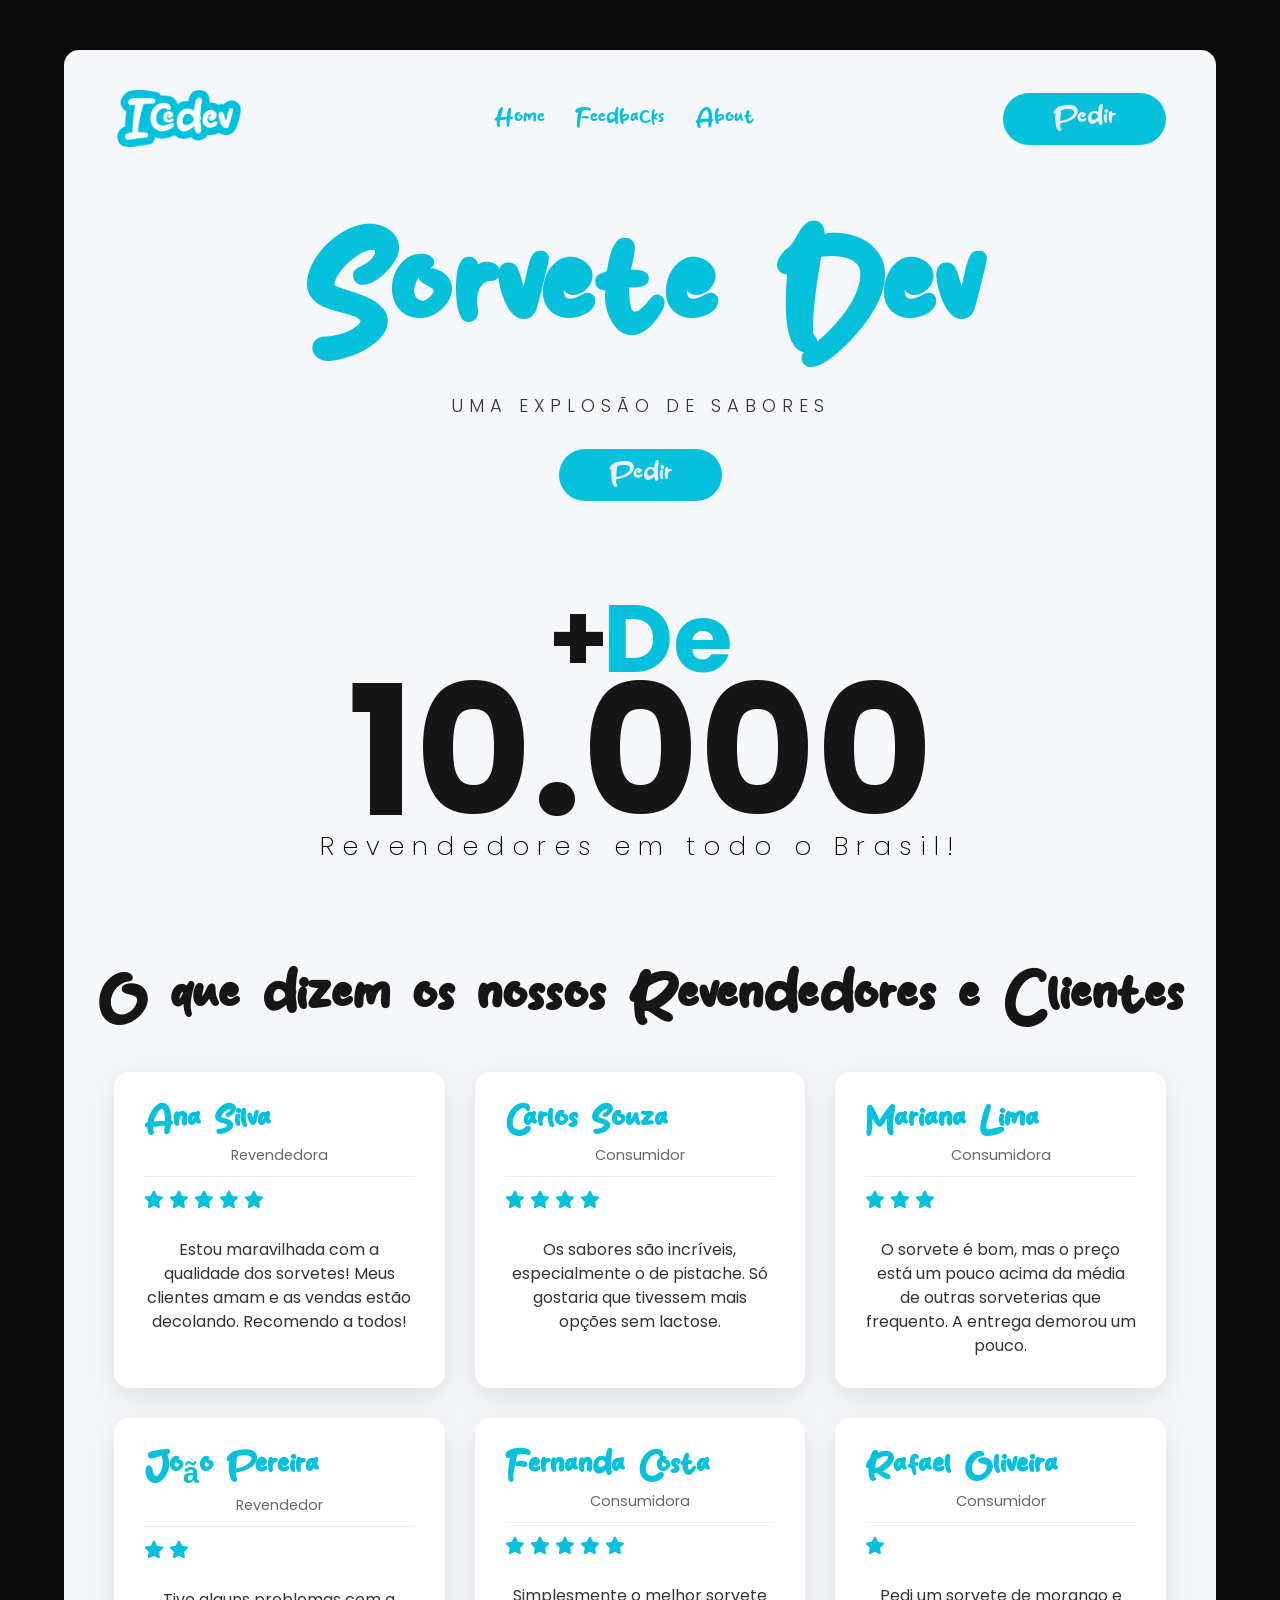
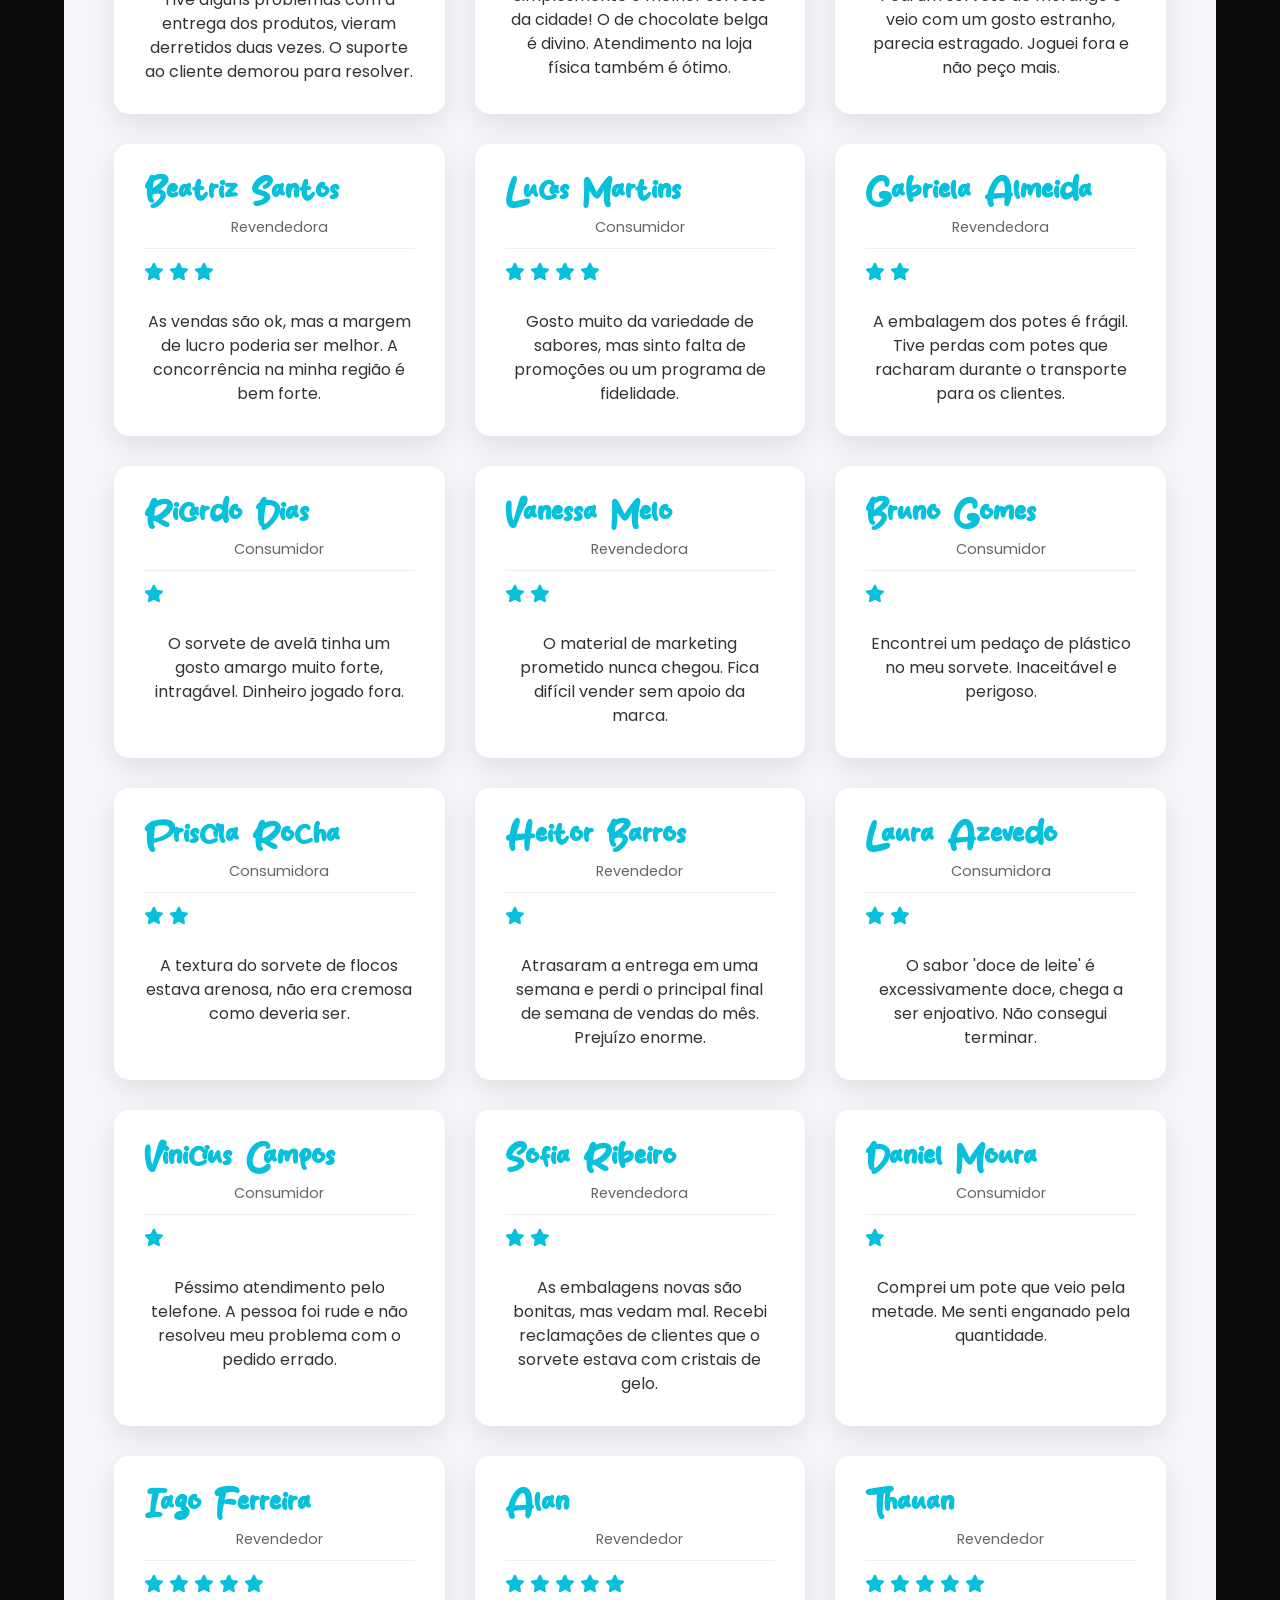
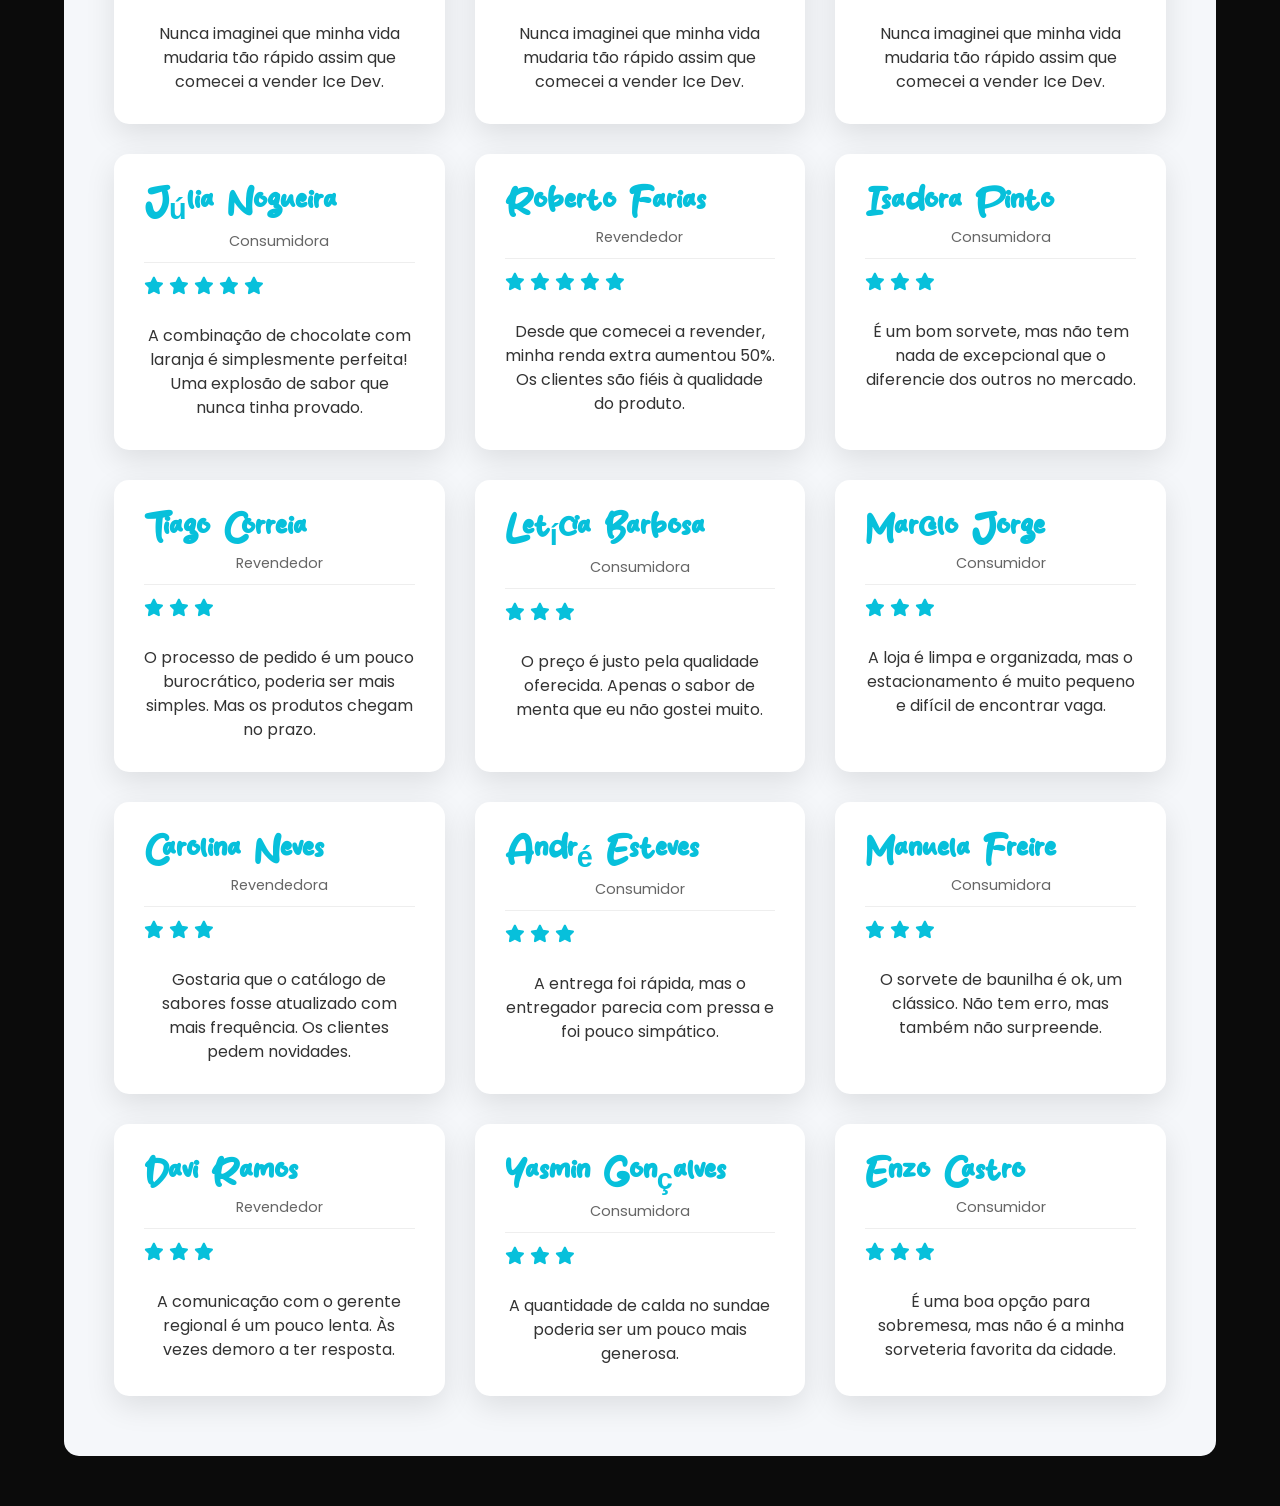
==== frontend/index.html @ 58ef025e "Frontend" ====
<!DOCTYPE html>
<html lang="pt-br">
<head>
    <meta charset="UTF-8">
    <meta name="viewport" content="width=device-width, initial-scale=1.0">
    <link rel="stylesheet" href="styles/styles.css">
    <link rel="preconnect" href="https://fonts.googleapis.com">
    <link rel="stylesheet" href="https://cdnjs.cloudflare.com/ajax/libs/font-awesome/6.5.1/css/all.min.css">
    <link rel="preconnect" href="https://fonts.gstatic.com" crossorigin>
    <link href="https://fonts.googleapis.com/css2?family=Poppins:ital,wght@0,100;0,200;0,300;0,400;0,500;0,600;0,700;0,800;0,900;1,100;1,200;1,300;1,400;1,500;1,600;1,700;1,800;1,900&display=swap" rel="stylesheet">
    <title>Sorvete Dev</title>
</head>
<body>
    <div class="container-geral">
        <div class="container-01">
            <nav class="nav-menu">
                <div class="menu">
                    <img id="logo-nav-menu" src="imgs/logo-1.png" alt="Logo Sorvete Dev">
                    <ul class="links-menu">
                        <li>Home</li>
                        <li>Feedbacks</li>
                        <li>About</li>
                    </ul>
                    <button class="bt-padrao">Pedir</button>
                </div>
            </nav>
            <header>
                <h1>Sorvete Dev</h1>
                <p>UMA EXPLOSÃO DE SABORES</p>
                <div class="bt-bonito">
                    <button class="bt-padrao">Pedir</button>
                </div>
            </header>
            <main>
                <div class="maisde">
                    <h3>+</h3>
                    <h2>De</h2>
                </div>
                <div class="revendedores">
                    <h3>10.000</h3>
                    <p>Revendedores em todo o Brasil!</p>
                </div>
            </main>

            <section class="feedbacks">
                <h2 class="section-title">O que dizem os nossos Revendedores e Clientes</h2>
                <div class="feedbacks-grid">
                    <div class="padrao-card card-1">
                        <h2 class="nome-feedback">Ana Silva</h2>
                        <p class="funcao"> Revendedora</p>
                        <div class="clissificacao">
                            <i class="fa-solid fa-star"></i>
                            <i class="fa-solid fa-star"></i>
                            <i class="fa-solid fa-star"></i>
                            <i class="fa-solid fa-star"></i>
                            <i class="fa-solid fa-star"></i>
                        </div>
                        <p class="comment">Estou maravilhada com a qualidade dos sorvetes! Meus clientes amam e as vendas estão decolando. Recomendo a todos!</p>
                    </div>
                    <div class="padrao-card card-2">
                        <h2 class="nome-feedback">Carlos Souza</h2>
                        <p class="funcao"> Consumidor</p>
                        <div class="clissificacao">
                            <i class="fa-solid fa-star"></i>
                            <i class="fa-solid fa-star"></i>
                            <i class="fa-solid fa-star"></i>
                            <i class="fa-solid fa-star"></i>
                        </div>
                        <p class="comment">Os sabores são incríveis, especialmente o de pistache. Só gostaria que tivessem mais opções sem lactose.</p>
                    </div>
                    <div class="padrao-card card-3">
                        <h2 class="nome-feedback">Mariana Lima</h2>
                        <p class="funcao"> Consumidora</p>
                        <div class="clissificacao">
                            <i class="fa-solid fa-star"></i>
                            <i class="fa-solid fa-star"></i>
                            <i class="fa-solid fa-star"></i>
                        </div>
                        <p class="comment">O sorvete é bom, mas o preço está um pouco acima da média de outras sorveterias que frequento. A entrega demorou um pouco.</p>
                    </div>
                    <div class="padrao-card card-4">
                        <h2 class="nome-feedback">João Pereira</h2>
                        <p class="funcao"> Revendedor</p>
                        <div class="clissificacao">
                            <i class="fa-solid fa-star"></i>
                            <i class="fa-solid fa-star"></i>
                        </div>
                        <p class="comment">Tive alguns problemas com a entrega dos produtos, vieram derretidos duas vezes. O suporte ao cliente demorou para resolver.</p>
                    </div>
                    <div class="padrao-card card-5">
                        <h2 class="nome-feedback">Fernanda Costa</h2>
                        <p class="funcao"> Consumidora</p>
                        <div class="clissificacao">
                            <i class="fa-solid fa-star"></i>
                            <i class="fa-solid fa-star"></i>
                            <i class="fa-solid fa-star"></i>
                            <i class="fa-solid fa-star"></i>
                            <i class="fa-solid fa-star"></i>
                        </div>
                        <p class="comment">Simplesmente o melhor sorvete da cidade! O de chocolate belga é divino. Atendimento na loja física também é ótimo.</p>
                    </div>
                    <div class="padrao-card card-6">
                        <h2 class="nome-feedback">Rafael Oliveira</h2>
                        <p class="funcao"> Consumidor</p>
                        <div class="clissificacao">
                            <i class="fa-solid fa-star"></i>
                        </div>
                        <p class="comment">Pedi um sorvete de morango e veio com um gosto estranho, parecia estragado. Joguei fora e não peço mais.</p>
                    </div>
                    <div class="padrao-card card-1">
                        <h2 class="nome-feedback">Beatriz Santos</h2>
                        <p class="funcao"> Revendedora</p>
                        <div class="clissificacao">
                            <i class="fa-solid fa-star"></i>
                            <i class="fa-solid fa-star"></i>
                            <i class="fa-solid fa-star"></i>
                        </div>
                        <p class="comment">As vendas são ok, mas a margem de lucro poderia ser melhor. A concorrência na minha região é bem forte.</p>
                    </div>
                    <div class="padrao-card card-2">
                        <h2 class="nome-feedback">Lucas Martins</h2>
                        <p class="funcao"> Consumidor</p>
                        <div class="clissificacao">
                            <i class="fa-solid fa-star"></i>
                            <i class="fa-solid fa-star"></i>
                            <i class="fa-solid fa-star"></i>
                            <i class="fa-solid fa-star"></i>
                        </div>
                        <p class="comment">Gosto muito da variedade de sabores, mas sinto falta de promoções ou um programa de fidelidade.</p>
                    </div>
                    <div class="padrao-card card-3">
                        <h2 class="nome-feedback">Gabriela Almeida</h2>
                        <p class="funcao"> Revendedora</p>
                        <div class="clissificacao">
                            <i class="fa-solid fa-star"></i>
                            <i class="fa-solid fa-star"></i>
                        </div>
                        <p class="comment">A embalagem dos potes é frágil. Tive perdas com potes que racharam durante o transporte para os clientes.</p>
                    </div>
                    <div class="padrao-card card-4">
                        <h2 class="nome-feedback">Ricardo Dias</h2>
                        <p class="funcao"> Consumidor</p>
                        <div class="clissificacao">
                            <i class="fa-solid fa-star"></i>
                        </div>
                        <p class="comment">O sorvete de avelã tinha um gosto amargo muito forte, intragável. Dinheiro jogado fora.</p>
                    </div>
                    <div class="padrao-card card-5">
                        <h2 class="nome-feedback">Vanessa Melo</h2>
                        <p class="funcao"> Revendedora</p>
                        <div class="clissificacao">
                            <i class="fa-solid fa-star"></i>
                            <i class="fa-solid fa-star"></i>
                        </div>
                        <p class="comment">O material de marketing prometido nunca chegou. Fica difícil vender sem apoio da marca.</p>
                    </div>
                    <div class="padrao-card card-6">
                        <h2 class="nome-feedback">Bruno Gomes</h2>
                        <p class="funcao"> Consumidor</p>
                        <div class="clissificacao">
                            <i class="fa-solid fa-star"></i>
                        </div>
                        <p class="comment">Encontrei um pedaço de plástico no meu sorvete. Inaceitável e perigoso.</p>
                    </div>
                    <div class="padrao-card card-1">
                        <h2 class="nome-feedback">Priscila Rocha</h2>
                        <p class="funcao"> Consumidora</p>
                        <div class="clissificacao">
                            <i class="fa-solid fa-star"></i>
                            <i class="fa-solid fa-star"></i>
                        </div>
                        <p class="comment">A textura do sorvete de flocos estava arenosa, não era cremosa como deveria ser.</p>
                    </div>
                    <div class="padrao-card card-2">
                        <h2 class="nome-feedback">Heitor Barros</h2>
                        <p class="funcao"> Revendedor</p>
                        <div class="clissificacao">
                            <i class="fa-solid fa-star"></i>
                        </div>
                        <p class="comment">Atrasaram a entrega em uma semana e perdi o principal final de semana de vendas do mês. Prejuízo enorme.</p>
                    </div>
                    <div class="padrao-card card-3">
                        <h2 class="nome-feedback">Laura Azevedo</h2>
                        <p class="funcao"> Consumidora</p>
                        <div class="clissificacao">
                            <i class="fa-solid fa-star"></i>
                            <i class="fa-solid fa-star"></i>
                        </div>
                        <p class="comment">O sabor 'doce de leite' é excessivamente doce, chega a ser enjoativo. Não consegui terminar.</p>
                    </div>
                    <div class="padrao-card card-4">
                        <h2 class="nome-feedback">Vinicius Campos</h2>
                        <p class="funcao"> Consumidor</p>
                        <div class="clissificacao">
                            <i class="fa-solid fa-star"></i>
                        </div>
                        <p class="comment">Péssimo atendimento pelo telefone. A pessoa foi rude e não resolveu meu problema com o pedido errado.</p>
                    </div>
                    <div class="padrao-card card-5">
                        <h2 class="nome-feedback">Sofia Ribeiro</h2>
                        <p class="funcao"> Revendedora</p>
                        <div class="clissificacao">
                            <i class="fa-solid fa-star"></i>
                            <i class="fa-solid fa-star"></i>
                        </div>
                        <p class="comment">As embalagens novas são bonitas, mas vedam mal. Recebi reclamações de clientes que o sorvete estava com cristais de gelo.</p>
                    </div>
                    <div class="padrao-card card-6">
                        <h2 class="nome-feedback">Daniel Moura</h2>
                        <p class="funcao"> Consumidor</p>
                        <div class="clissificacao">
                            <i class="fa-solid fa-star"></i>
                        </div>
                        <p class="comment">Comprei um pote que veio pela metade. Me senti enganado pela quantidade.</p>
                    </div>
                     <div class="padrao-card card-1">
                        <h2 class="nome-feedback">Iago Ferreira</h2>
                        <p class="funcao"> Revendedor</p>
                        <div class="clissificacao">
                            <i class="fa-solid fa-star"></i>
                            <i class="fa-solid fa-star"></i>
                            <i class="fa-solid fa-star"></i>
                            <i class="fa-solid fa-star"></i>
                            <i class="fa-solid fa-star"></i>
                        </div>
                        <p class="comment">Nunca imaginei que minha vida mudaria tão rápido assim que comecei a vender Ice Dev.</p>
                    </div>
                    <div class="padrao-card card-2">
                        <h2 class="nome-feedback">Alan</h2>
                        <p class="funcao"> Revendedor</p>
                        <div class="clissificacao">
                            <i class="fa-solid fa-star"></i>
                            <i class="fa-solid fa-star"></i>
                            <i class="fa-solid fa-star"></i>
                            <i class="fa-solid fa-star"></i>
                            <i class="fa-solid fa-star"></i>
                        </div>
                        <p class="comment">Nunca imaginei que minha vida mudaria tão rápido assim que comecei a vender Ice Dev.</p>
                    </div>
                    <div class="padrao-card card-3">
                        <h2 class="nome-feedback">Thauan</h2>
                        <p class="funcao"> Revendedor</p>
                        <div class="clissificacao">
                            <i class="fa-solid fa-star"></i>
                            <i class="fa-solid fa-star"></i>
                            <i class="fa-solid fa-star"></i>
                            <i class="fa-solid fa-star"></i>
                            <i class="fa-solid fa-star"></i>
                        </div>
                        <p class="comment">Nunca imaginei que minha vida mudaria tão rápido assim que comecei a vender Ice Dev.</p>
                    </div>
                    <div class="padrao-card card-1">
                        <h2 class="nome-feedback">Júlia Nogueira</h2>
                        <p class="funcao"> Consumidora</p>
                        <div class="clissificacao">
                            <i class="fa-solid fa-star"></i>
                            <i class="fa-solid fa-star"></i>
                            <i class="fa-solid fa-star"></i>
                            <i class="fa-solid fa-star"></i>
                            <i class="fa-solid fa-star"></i>
                        </div>
                        <p class="comment">A combinação de chocolate com laranja é simplesmente perfeita! Uma explosão de sabor que nunca tinha provado.</p>
                    </div>
                    <div class="padrao-card card-2">
                        <h2 class="nome-feedback">Roberto Farias</h2>
                        <p class="funcao"> Revendedor</p>
                        <div class="clissificacao">
                            <i class="fa-solid fa-star"></i>
                            <i class="fa-solid fa-star"></i>
                            <i class="fa-solid fa-star"></i>
                            <i class="fa-solid fa-star"></i>
                            <i class="fa-solid fa-star"></i>
                        </div>
                        <p class="comment">Desde que comecei a revender, minha renda extra aumentou 50%. Os clientes são fiéis à qualidade do produto.</p>
                    </div>
                    <div class="padrao-card card-3">
                        <h2 class="nome-feedback">Isadora Pinto</h2>
                        <p class="funcao"> Consumidora</p>
                        <div class="clissificacao">
                            <i class="fa-solid fa-star"></i>
                            <i class="fa-solid fa-star"></i>
                            <i class="fa-solid fa-star"></i>
                        </div>
                        <p class="comment">É um bom sorvete, mas não tem nada de excepcional que o diferencie dos outros no mercado.</p>
                    </div>
                    <div class="padrao-card card-4">
                        <h2 class="nome-feedback">Tiago Correia</h2>
                        <p class="funcao"> Revendedor</p>
                        <div class="clissificacao">
                            <i class="fa-solid fa-star"></i>
                            <i class="fa-solid fa-star"></i>
                            <i class="fa-solid fa-star"></i>
                        </div>
                        <p class="comment">O processo de pedido é um pouco burocrático, poderia ser mais simples. Mas os produtos chegam no prazo.</p>
                    </div>
                    <div class="padrao-card card-5">
                        <h2 class="nome-feedback">Letícia Barbosa</h2>
                        <p class="funcao"> Consumidora</p>
                        <div class="clissificacao">
                            <i class="fa-solid fa-star"></i>
                            <i class="fa-solid fa-star"></i>
                            <i class="fa-solid fa-star"></i>
                        </div>
                        <p class="comment">O preço é justo pela qualidade oferecida. Apenas o sabor de menta que eu não gostei muito.</p>
                    </div>
                    <div class="padrao-card card-6">
                        <h2 class="nome-feedback">Marcelo Jorge</h2>
                        <p class="funcao"> Consumidor</p>
                        <div class="clissificacao">
                            <i class="fa-solid fa-star"></i>
                            <i class="fa-solid fa-star"></i>
                            <i class="fa-solid fa-star"></i>
                        </div>
                        <p class="comment">A loja é limpa e organizada, mas o estacionamento é muito pequeno e difícil de encontrar vaga.</p>
                    </div>
                    <div class="padrao-card card-1">
                        <h2 class="nome-feedback">Carolina Neves</h2>
                        <p class="funcao"> Revendedora</p>
                        <div class="clissificacao">
                            <i class="fa-solid fa-star"></i>
                            <i class="fa-solid fa-star"></i>
                            <i class="fa-solid fa-star"></i>
                        </div>
                        <p class="comment">Gostaria que o catálogo de sabores fosse atualizado com mais frequência. Os clientes pedem novidades.</p>
                    </div>
                    <div class="padrao-card card-2">
                        <h2 class="nome-feedback">André Esteves</h2>
                        <p class="funcao"> Consumidor</p>
                        <div class="clissificacao">
                            <i class="fa-solid fa-star"></i>
                            <i class="fa-solid fa-star"></i>
                            <i class="fa-solid fa-star"></i>
                        </div>
                        <p class="comment">A entrega foi rápida, mas o entregador parecia com pressa e foi pouco simpático.</p>
                    </div>
                    <div class="padrao-card card-3">
                        <h2 class="nome-feedback">Manuela Freire</h2>
                        <p class="funcao"> Consumidora</p>
                        <div class="clissificacao">
                            <i class="fa-solid fa-star"></i>
                            <i class="fa-solid fa-star"></i>
                            <i class="fa-solid fa-star"></i>
                        </div>
                        <p class="comment">O sorvete de baunilha é ok, um clássico. Não tem erro, mas também não surpreende.</p>
                    </div>
                    <div class="padrao-card card-4">
                        <h2 class="nome-feedback">Davi Ramos</h2>
                        <p class="funcao"> Revendedor</p>
                        <div class="clissificacao">
                            <i class="fa-solid fa-star"></i>
                            <i class="fa-solid fa-star"></i>
                            <i class="fa-solid fa-star"></i>
                        </div>
                        <p class="comment">A comunicação com o gerente regional é um pouco lenta. Às vezes demoro a ter resposta.</p>
                    </div>
                    <div class="padrao-card card-5">
                        <h2 class="nome-feedback">Yasmin Gonçalves</h2>
                        <p class="funcao"> Consumidora</p>
                        <div class="clissificacao">
                            <i class="fa-solid fa-star"></i>
                            <i class="fa-solid fa-star"></i>
                            <i class="fa-solid fa-star"></i>
                        </div>
                        <p class="comment">A quantidade de calda no sundae poderia ser um pouco mais generosa.</p>
                    </div>
                    <div class="padrao-card card-6">
                        <h2 class="nome-feedback">Enzo Castro</h2>
                        <p class="funcao"> Consumidor</p>
                        <div class="clissificacao">
                            <i class="fa-solid fa-star"></i>
                            <i class="fa-solid fa-star"></i>
                            <i class="fa-solid fa-star"></i>
                        </div>
                        <p class="comment">É uma boa opção para sobremesa, mas não é a minha sorveteria favorita da cidade.</p>
                    </div>
                </div>
                    
            </section>

            </div>
        </div>
    <script src="js/script.js"></script>
</body>
</html>
---- frontend/styles/styles.css ----
@font-face {
    font-family: 'Cakecafe';
    /* Certifique-se de que os caminhos para as fontes estão corretos */
    src: url('../fonts/Cakecafe.otf') format('otf'), url('../fonts/Cakecafe.ttf') format('truetype');
}
*{
    margin: 0;
    padding: 0;
    box-sizing: border-box;
    font-family: 'Poppins';
}
:root{
    --font-padrao: 'Poppins', sans-serif;
    --font-destaque: 'Cakecafe', sans-serif;
    --font-black: rgb(22, 22, 22);
    --color-clara: #f5f7fa;
    --color-primary: #07c0db; /* Variável para a cor principal */
    --color-text: #333;
}

/* GLOBAL STYLES */

/* GLOBAL STYLES */

body{
    background-color: #0b0b0b;
    display: flex;
    justify-content: center;
    padding-top: 50px;
    padding-bottom: 50px;
}
.container-geral{
    /* Aumentado o max-width para dar mais espaço em telas grandes */
    max-width: 1920px; 
    /* Mantenha o 90vw, mas a largura máxima controlará o limite */
    width: 90vw; 
    min-height: 100vh;
    background-color: var(--color-clara);
    border-radius: 15px;
    margin: 0 auto;
}
/* ... (Mantenha o resto do CSS global inalterado) ... */
.container-01{
    width: 100%;
    border-radius: 15px;
}
.bt-padrao{
    padding: 10px 50px;
    border-radius: 30px;
    font-family: var(--font-destaque);
    font-size: 1.5rem;
    cursor: pointer;
    background-color: var(--color-primary);
    color: #e8ecf7;
    border: none;
    transition: background-color 0.3s;
}
.bt-padrao:hover {
    background-color: #05a0b5;
}
/* END GLOBAL STYLES */

/* NAV MENU */
#logo-nav-menu{
    width: 130px;
}
nav{
    margin: 0 50px;
    padding-top: 20px;
}
.menu{
    display: flex;
    justify-content: space-between;
    align-items: center;
    padding: 20px 0;
}
.links-menu{
    list-style: none;
    display: flex;
    gap: 30px;
}
.links-menu li{
    font-family: var(--font-destaque);
    color: var(--color-primary);
    font-size: 1.2rem;
    cursor: pointer;
    transition: color 0.3s;
}
.links-menu li:hover {
    color: var(--font-black);
}
/* END NAV MENU */

/* HEADER */
header{
    padding: 50px 0; 
    display: flex;
    flex-direction: column;
    justify-content: center;
    align-items: center;
}

header h1{
    font-family: var(--font-destaque);
    color: var(--color-primary);
    /* Tamanho responsivo: Mínimo 3rem, máximo 8rem, ajusta até 10vw */
    font-size: clamp(3rem, 10vw, 8rem); 
    margin-top: 0;
}
header p{
    font-family: var(--font-padrao);
    color: var(--color-text);
    /* Tamanho responsivo: Mínimo 0.8rem, máximo 1.5rem, ajusta até 1.4vw */
    font-size: clamp(0.8rem, 1.4vw, 1.5rem);
    letter-spacing: 6px;
    margin-top: 10px;
    font-weight: 300;
}
.bt-bonito{
    display: flex;
    align-items: center;
    justify-content: center;
    margin-top: 30px;
    gap: 5px;
}
.bt-bonito button{
    margin-top: 0;
    background-color: var(--color-primary);
    color: #e8ecf7 ;
}
/* END HEADER */

/* MAIN */
main{
    width: 100%;
    padding: 40px 0;
}
.maisde{
    display: flex;
    text-align: center;
    justify-content: center;
    align-items: baseline;
    color: var(--color-primary);
}
.maisde h3{
    /* Tamanho responsivo para o "+" */
    font-size: clamp(3rem, 8vw, 6rem); 
    margin-top: 0; 
    margin-right: -0.5vw;
    color: var(--font-black);
    line-height: 1;
}
.maisde h2{
    font-size: clamp(3rem, 8vw, 6rem);
    line-height: 1;
}

.revendedores{
    margin-top: -1.5rem;
    display: flex;
    flex-direction: column;
    align-items: center;
    justify-content: center;
}
.revendedores h3{
    /* Tamanho responsivo para o número */
    font-size: clamp(6rem, 14vw, 12rem);
    color: var(--font-black);
    line-height: 1;
}
.revendedores p{
    margin-top: -1rem;
    font-size: clamp(1rem, 2vw, 1.8rem);
    font-weight: 200;
    letter-spacing: 0.5rem;
    text-align: center;
}
/* END MAIN */

/* PADRAO CARD E FEEDBACKS (Estilizado para ficar bonito) */

.feedbacks {
    padding: 60px 0;
    text-align: center;
}

.section-title {
    font-family: var(--font-destaque);
    font-size: clamp(2rem, 4vw, 3.5rem);
    color: var(--font-black);
    margin-bottom: 40px;
}

.feedbacks-grid {
    display: grid;
    grid-template-columns: repeat(3, 1fr);
    gap: 30px;
    padding: 0 50px;
}

.padrao-card{
    display: flex;
    flex-direction: column;
    align-items: flex-start;
    width: 100%;
    background-color: #ffffff;
    border-radius: 15px;
    padding: 30px;
    box-shadow: 0 10px 30px rgba(0, 0, 0, 0.1); 
    transition: transform 0.3s ease-in-out, box-shadow 0.3s ease-in-out;
}

/* Efeito Hover */
.padrao-card:hover {
    transform: translateY(-5px);
    box-shadow: 0 15px 40px rgba(0, 0, 0, 0.15);
}

.nome-feedback{
    font-family: var(--font-destaque);
    font-size: 1.8rem;
    color: var(--color-primary);
    margin-bottom: 5px;
}
.funcao{
    font-size: 0.9rem;
    font-weight: 400;
    color: #666;
    margin-top: 0;
    margin-bottom: 10px;
    padding-bottom: 10px;
    border-bottom: 1px solid #eee;
    width: 100%;
}
.clissificacao{
    font-size: 1.1rem;
    color: var(--color-primary);
    margin-bottom: 15px;
}
.comment{
    font-size: 1rem;
    color: var(--color-text);
    line-height: 1.5;
    margin-top: 10px;
}
/* END PADRAO CARD */


/* RESPONSIVIDADE (MOBILE FIRST) */

/* Media Query para Tablets e Telas Médias (900px) */
@media (max-width: 900px) {
    .container-geral {
        width: 100vw;
        border-radius: 0;
    }
    
    nav {
        margin: 0 20px;
    }
    .links-menu {
        display: none; /* Esconde links de navegação para mobile */
    }
    .feedbacks-grid {
        /* Passa para 2 colunas */
        grid-template-columns: repeat(2, 1fr);
        gap: 20px;
        padding: 0 20px;
    }
}

/* Media Query para Celulares (576px) */
@media (max-width: 576px) {
    .feedbacks-grid {
        /* Passa para 1 coluna */
        grid-template-columns: 1fr;
        padding: 0 15px;
    }
    .section-title {
        font-size: 2rem;
    }
    .maisde h3, .maisde h2 {
        font-size: 10vw;
    }
    .revendedores h3 {
        font-size: 18vw;
    }
    .revendedores p {
        letter-spacing: 0.5rem;
    }
}
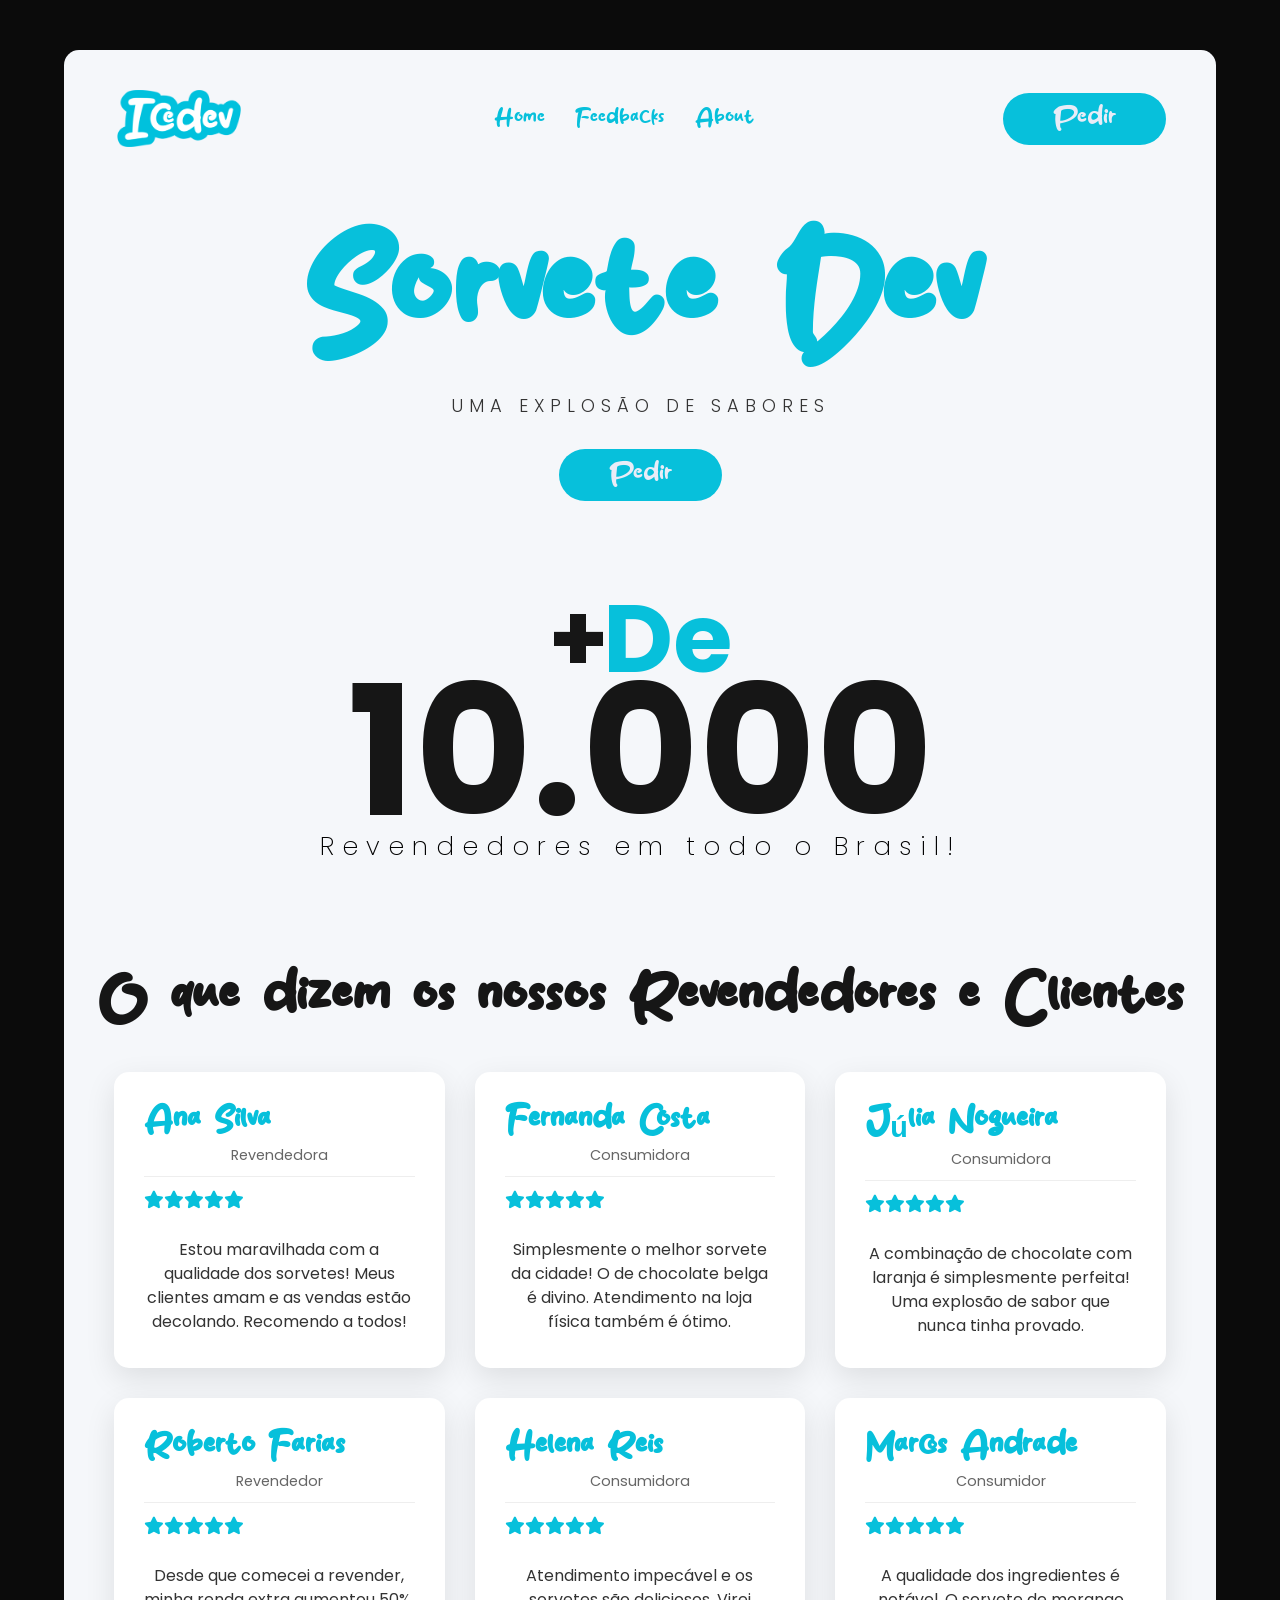
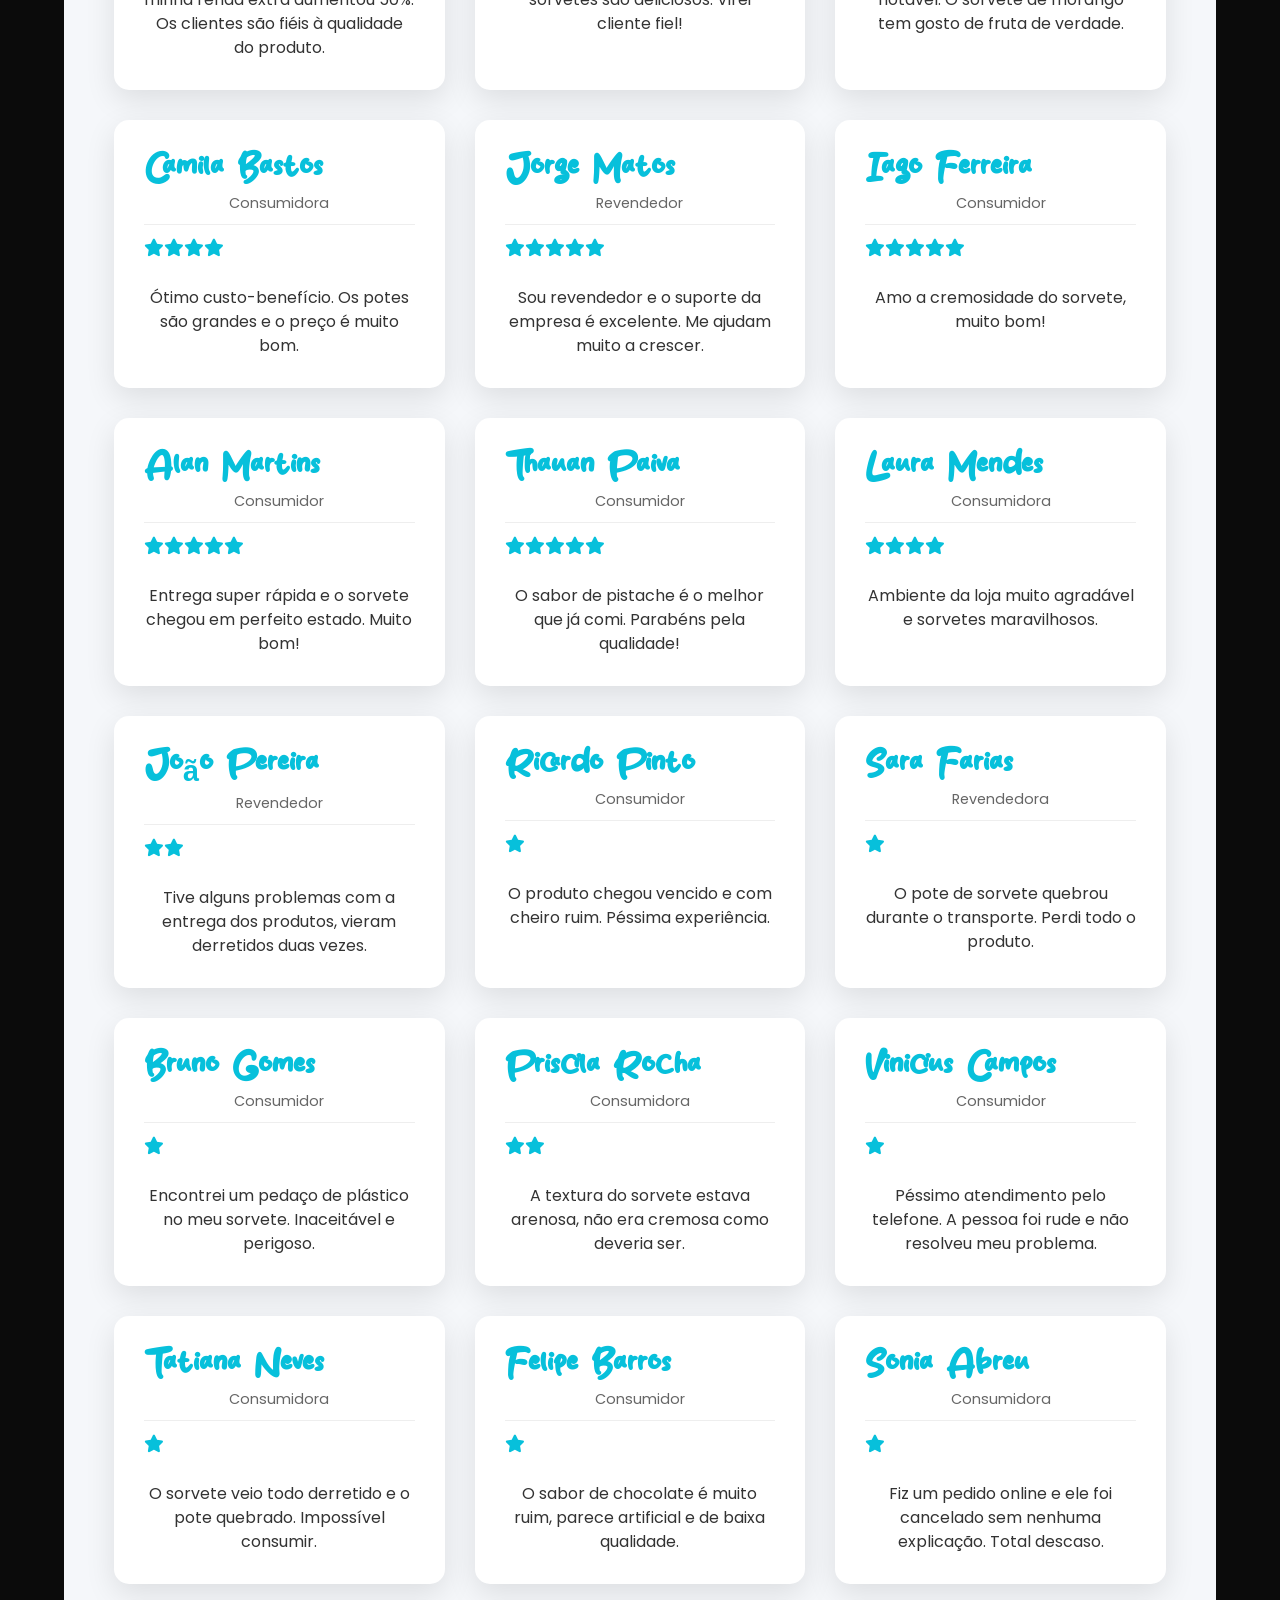
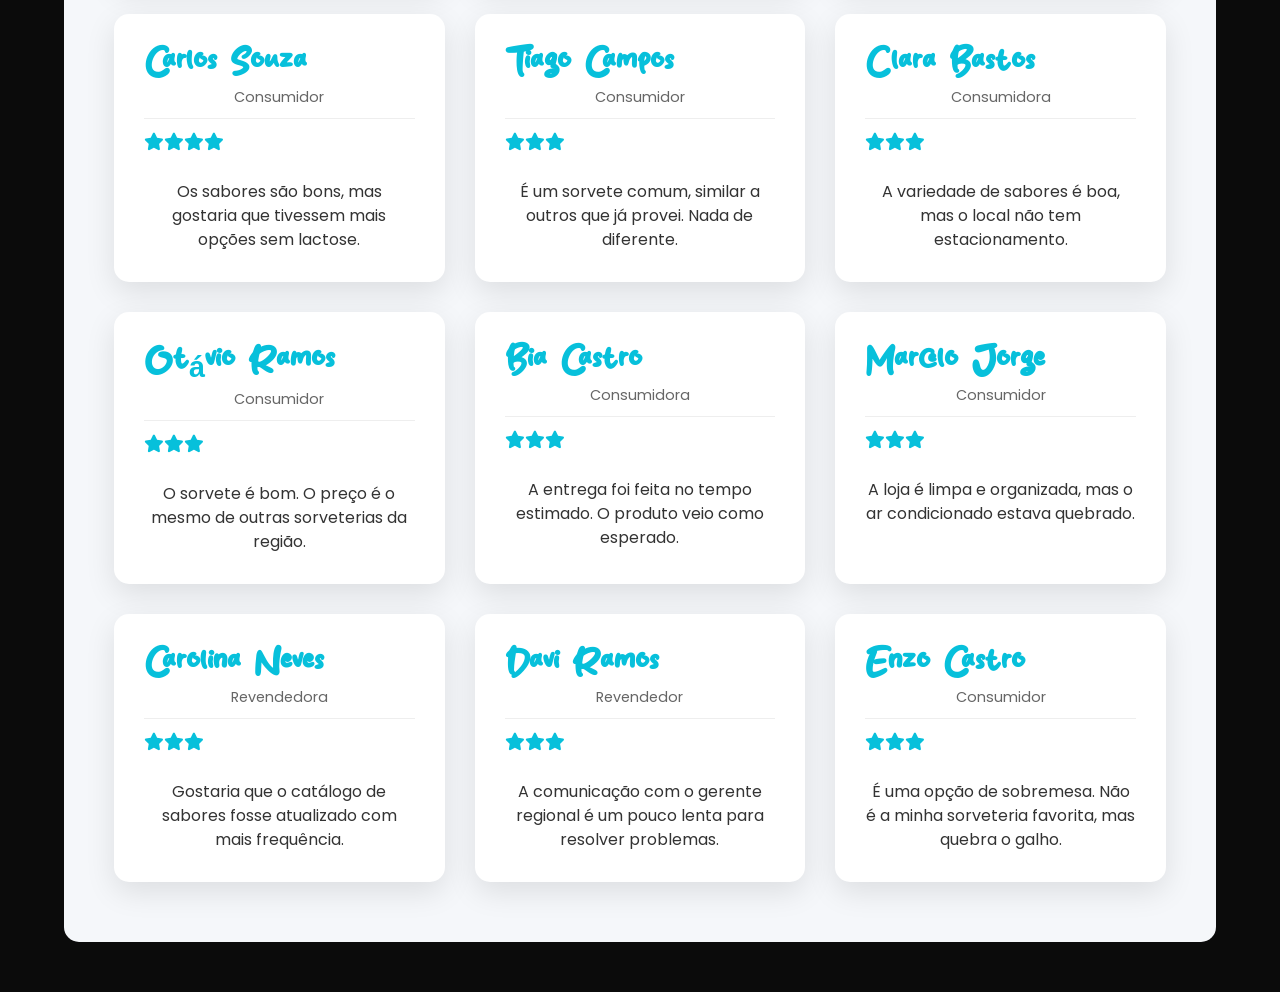
==== commit 0393a6df: "Scrapper e analise" ====
--- a/frontend/index.html
+++ b/frontend/index.html
@@ -47,331 +47,183 @@
                 <div class="feedbacks-grid">
                     <div class="padrao-card card-1">
                         <h2 class="nome-feedback">Ana Silva</h2>
-                        <p class="funcao"> Revendedora</p>
-                        <div class="clissificacao">
-                            <i class="fa-solid fa-star"></i>
-                            <i class="fa-solid fa-star"></i>
-                            <i class="fa-solid fa-star"></i>
-                            <i class="fa-solid fa-star"></i>
-                            <i class="fa-solid fa-star"></i>
-                        </div>
+                        <p class="funcao">Revendedora</p>
+                        <div class="clissificacao"><i class="fa-solid fa-star"></i><i class="fa-solid fa-star"></i><i class="fa-solid fa-star"></i><i class="fa-solid fa-star"></i><i class="fa-solid fa-star"></i></div>
                         <p class="comment">Estou maravilhada com a qualidade dos sorvetes! Meus clientes amam e as vendas estão decolando. Recomendo a todos!</p>
                     </div>
                     <div class="padrao-card card-2">
+                        <h2 class="nome-feedback">Fernanda Costa</h2>
+                        <p class="funcao">Consumidora</p>
+                        <div class="clissificacao"><i class="fa-solid fa-star"></i><i class="fa-solid fa-star"></i><i class="fa-solid fa-star"></i><i class="fa-solid fa-star"></i><i class="fa-solid fa-star"></i></div>
+                        <p class="comment">Simplesmente o melhor sorvete da cidade! O de chocolate belga é divino. Atendimento na loja física também é ótimo.</p>
+                    </div>
+                    <div class="padrao-card card-3">
+                        <h2 class="nome-feedback">Júlia Nogueira</h2>
+                        <p class="funcao">Consumidora</p>
+                        <div class="clissificacao"><i class="fa-solid fa-star"></i><i class="fa-solid fa-star"></i><i class="fa-solid fa-star"></i><i class="fa-solid fa-star"></i><i class="fa-solid fa-star"></i></div>
+                        <p class="comment">A combinação de chocolate com laranja é simplesmente perfeita! Uma explosão de sabor que nunca tinha provado.</p>
+                    </div>
+                    <div class="padrao-card card-4">
+                        <h2 class="nome-feedback">Roberto Farias</h2>
+                        <p class="funcao">Revendedor</p>
+                        <div class="clissificacao"><i class="fa-solid fa-star"></i><i class="fa-solid fa-star"></i><i class="fa-solid fa-star"></i><i class="fa-solid fa-star"></i><i class="fa-solid fa-star"></i></div>
+                        <p class="comment">Desde que comecei a revender, minha renda extra aumentou 50%. Os clientes são fiéis à qualidade do produto.</p>
+                    </div>
+                    <div class="padrao-card card-5">
+                        <h2 class="nome-feedback">Helena Reis</h2>
+                        <p class="funcao">Consumidora</p>
+                        <div class="clissificacao"><i class="fa-solid fa-star"></i><i class="fa-solid fa-star"></i><i class="fa-solid fa-star"></i><i class="fa-solid fa-star"></i><i class="fa-solid fa-star"></i></div>
+                        <p class="comment">Atendimento impecável e os sorvetes são deliciosos. Virei cliente fiel!</p>
+                    </div>
+                    <div class="padrao-card card-6">
+                        <h2 class="nome-feedback">Marcos Andrade</h2>
+                        <p class="funcao">Consumidor</p>
+                        <div class="clissificacao"><i class="fa-solid fa-star"></i><i class="fa-solid fa-star"></i><i class="fa-solid fa-star"></i><i class="fa-solid fa-star"></i><i class="fa-solid fa-star"></i></div>
+                        <p class="comment">A qualidade dos ingredientes é notável. O sorvete de morango tem gosto de fruta de verdade.</p>
+                    </div>
+                    <div class="padrao-card card-1">
+                        <h2 class="nome-feedback">Camila Bastos</h2>
+                        <p class="funcao">Consumidora</p>
+                        <div class="clissificacao"><i class="fa-solid fa-star"></i><i class="fa-solid fa-star"></i><i class="fa-solid fa-star"></i><i class="fa-solid fa-star"></i></div>
+                        <p class="comment">Ótimo custo-benefício. Os potes são grandes e o preço é muito bom.</p>
+                    </div>
+                    <div class="padrao-card card-2">
+                        <h2 class="nome-feedback">Jorge Matos</h2>
+                        <p class="funcao">Revendedor</p>
+                        <div class="clissificacao"><i class="fa-solid fa-star"></i><i class="fa-solid fa-star"></i><i class="fa-solid fa-star"></i><i class="fa-solid fa-star"></i><i class="fa-solid fa-star"></i></div>
+                        <p class="comment">Sou revendedor e o suporte da empresa é excelente. Me ajudam muito a crescer.</p>
+                    </div>
+                    <div class="padrao-card card-3">
+                        <h2 class="nome-feedback">Iago Ferreira</h2>
+                        <p class="funcao">Consumidor</p>
+                        <div class="clissificacao"><i class="fa-solid fa-star"></i><i class="fa-solid fa-star"></i><i class="fa-solid fa-star"></i><i class="fa-solid fa-star"></i><i class="fa-solid fa-star"></i></div>
+                        <p class="comment">Amo a cremosidade do sorvete, muito bom!</p>
+                    </div>
+                    <div class="padrao-card card-4">
+                        <h2 class="nome-feedback">Alan Martins</h2>
+                        <p class="funcao">Consumidor</p>
+                        <div class="clissificacao"><i class="fa-solid fa-star"></i><i class="fa-solid fa-star"></i><i class="fa-solid fa-star"></i><i class="fa-solid fa-star"></i><i class="fa-solid fa-star"></i></div>
+                        <p class="comment">Entrega super rápida e o sorvete chegou em perfeito estado. Muito bom!</p>
+                    </div>
+                    <div class="padrao-card card-5">
+                        <h2 class="nome-feedback">Thauan Paiva</h2>
+                        <p class="funcao">Consumidor</p>
+                        <div class="clissificacao"><i class="fa-solid fa-star"></i><i class="fa-solid fa-star"></i><i class="fa-solid fa-star"></i><i class="fa-solid fa-star"></i><i class="fa-solid fa-star"></i></div>
+                        <p class="comment">O sabor de pistache é o melhor que já comi. Parabéns pela qualidade!</p>
+                    </div>
+                    <div class="padrao-card card-6">
+                        <h2 class="nome-feedback">Laura Mendes</h2>
+                        <p class="funcao">Consumidora</p>
+                        <div class="clissificacao"><i class="fa-solid fa-star"></i><i class="fa-solid fa-star"></i><i class="fa-solid fa-star"></i><i class="fa-solid fa-star"></i></div>
+                        <p class="comment">Ambiente da loja muito agradável e sorvetes maravilhosos.</p>
+                    </div>
+                    <div class="padrao-card card-1">
+                        <h2 class="nome-feedback">João Pereira</h2>
+                        <p class="funcao">Revendedor</p>
+                        <div class="clissificacao"><i class="fa-solid fa-star"></i><i class="fa-solid fa-star"></i></div>
+                        <p class="comment">Tive alguns problemas com a entrega dos produtos, vieram derretidos duas vezes.</p>
+                    </div>
+                    <div class="padrao-card card-2">
+                        <h2 class="nome-feedback">Ricardo Pinto</h2>
+                        <p class="funcao">Consumidor</p>
+                        <div class="clissificacao"><i class="fa-solid fa-star"></i></div>
+                        <p class="comment">O produto chegou vencido e com cheiro ruim. Péssima experiência.</p>
+                    </div>
+                    <div class="padrao-card card-3">
+                        <h2 class="nome-feedback">Sara Farias</h2>
+                        <p class="funcao">Revendedora</p>
+                        <div class="clissificacao"><i class="fa-solid fa-star"></i></div>
+                        <p class="comment">O pote de sorvete quebrou durante o transporte. Perdi todo o produto.</p>
+                    </div>
+                    <div class="padrao-card card-4">
+                        <h2 class="nome-feedback">Bruno Gomes</h2>
+                        <p class="funcao">Consumidor</p>
+                        <div class="clissificacao"><i class="fa-solid fa-star"></i></div>
+                        <p class="comment">Encontrei um pedaço de plástico no meu sorvete. Inaceitável e perigoso.</p>
+                    </div>
+                    <div class="padrao-card card-5">
+                        <h2 class="nome-feedback">Priscila Rocha</h2>
+                        <p class="funcao">Consumidora</p>
+                        <div class="clissificacao"><i class="fa-solid fa-star"></i><i class="fa-solid fa-star"></i></div>
+                        <p class="comment">A textura do sorvete estava arenosa, não era cremosa como deveria ser.</p>
+                    </div>
+                    <div class="padrao-card card-6">
+                        <h2 class="nome-feedback">Vinicius Campos</h2>
+                        <p class="funcao">Consumidor</p>
+                        <div class="clissificacao"><i class="fa-solid fa-star"></i></div>
+                        <p class="comment">Péssimo atendimento pelo telefone. A pessoa foi rude e não resolveu meu problema.</p>
+                    </div>
+                    <div class="padrao-card card-1">
+                        <h2 class="nome-feedback">Tatiana Neves</h2>
+                        <p class="funcao">Consumidora</p>
+                        <div class="clissificacao"><i class="fa-solid fa-star"></i></div>
+                        <p class="comment">O sorvete veio todo derretido e o pote quebrado. Impossível consumir.</p>
+                    </div>
+                    <div class="padrao-card card-2">
+                        <h2 class="nome-feedback">Felipe Barros</h2>
+                        <p class="funcao">Consumidor</p>
+                        <div class="clissificacao"><i class="fa-solid fa-star"></i></div>
+                        <p class="comment">O sabor de chocolate é muito ruim, parece artificial e de baixa qualidade.</p>
+                    </div>
+                    <div class="padrao-card card-3">
+                        <h2 class="nome-feedback">Sonia Abreu</h2>
+                        <p class="funcao">Consumidora</p>
+                        <div class="clissificacao"><i class="fa-solid fa-star"></i></div>
+                        <p class="comment">Fiz um pedido online e ele foi cancelado sem nenhuma explicação. Total descaso.</p>
+                    </div>
+                    <div class="padrao-card card-4">
                         <h2 class="nome-feedback">Carlos Souza</h2>
-                        <p class="funcao"> Consumidor</p>
-                        <div class="clissificacao">
-                            <i class="fa-solid fa-star"></i>
-                            <i class="fa-solid fa-star"></i>
-                            <i class="fa-solid fa-star"></i>
-                            <i class="fa-solid fa-star"></i>
-                        </div>
-                        <p class="comment">Os sabores são incríveis, especialmente o de pistache. Só gostaria que tivessem mais opções sem lactose.</p>
-                    </div>
-                    <div class="padrao-card card-3">
-                        <h2 class="nome-feedback">Mariana Lima</h2>
-                        <p class="funcao"> Consumidora</p>
-                        <div class="clissificacao">
-                            <i class="fa-solid fa-star"></i>
-                            <i class="fa-solid fa-star"></i>
-                            <i class="fa-solid fa-star"></i>
-                        </div>
-                        <p class="comment">O sorvete é bom, mas o preço está um pouco acima da média de outras sorveterias que frequento. A entrega demorou um pouco.</p>
-                    </div>
-                    <div class="padrao-card card-4">
-                        <h2 class="nome-feedback">João Pereira</h2>
-                        <p class="funcao"> Revendedor</p>
-                        <div class="clissificacao">
-                            <i class="fa-solid fa-star"></i>
-                            <i class="fa-solid fa-star"></i>
-                        </div>
-                        <p class="comment">Tive alguns problemas com a entrega dos produtos, vieram derretidos duas vezes. O suporte ao cliente demorou para resolver.</p>
-                    </div>
-                    <div class="padrao-card card-5">
-                        <h2 class="nome-feedback">Fernanda Costa</h2>
-                        <p class="funcao"> Consumidora</p>
-                        <div class="clissificacao">
-                            <i class="fa-solid fa-star"></i>
-                            <i class="fa-solid fa-star"></i>
-                            <i class="fa-solid fa-star"></i>
-                            <i class="fa-solid fa-star"></i>
-                            <i class="fa-solid fa-star"></i>
-                        </div>
-                        <p class="comment">Simplesmente o melhor sorvete da cidade! O de chocolate belga é divino. Atendimento na loja física também é ótimo.</p>
-                    </div>
-                    <div class="padrao-card card-6">
-                        <h2 class="nome-feedback">Rafael Oliveira</h2>
-                        <p class="funcao"> Consumidor</p>
-                        <div class="clissificacao">
-                            <i class="fa-solid fa-star"></i>
-                        </div>
-                        <p class="comment">Pedi um sorvete de morango e veio com um gosto estranho, parecia estragado. Joguei fora e não peço mais.</p>
-                    </div>
-                    <div class="padrao-card card-1">
-                        <h2 class="nome-feedback">Beatriz Santos</h2>
-                        <p class="funcao"> Revendedora</p>
-                        <div class="clissificacao">
-                            <i class="fa-solid fa-star"></i>
-                            <i class="fa-solid fa-star"></i>
-                            <i class="fa-solid fa-star"></i>
-                        </div>
-                        <p class="comment">As vendas são ok, mas a margem de lucro poderia ser melhor. A concorrência na minha região é bem forte.</p>
-                    </div>
-                    <div class="padrao-card card-2">
-                        <h2 class="nome-feedback">Lucas Martins</h2>
-                        <p class="funcao"> Consumidor</p>
-                        <div class="clissificacao">
-                            <i class="fa-solid fa-star"></i>
-                            <i class="fa-solid fa-star"></i>
-                            <i class="fa-solid fa-star"></i>
-                            <i class="fa-solid fa-star"></i>
-                        </div>
-                        <p class="comment">Gosto muito da variedade de sabores, mas sinto falta de promoções ou um programa de fidelidade.</p>
-                    </div>
-                    <div class="padrao-card card-3">
-                        <h2 class="nome-feedback">Gabriela Almeida</h2>
-                        <p class="funcao"> Revendedora</p>
-                        <div class="clissificacao">
-                            <i class="fa-solid fa-star"></i>
-                            <i class="fa-solid fa-star"></i>
-                        </div>
-                        <p class="comment">A embalagem dos potes é frágil. Tive perdas com potes que racharam durante o transporte para os clientes.</p>
-                    </div>
-                    <div class="padrao-card card-4">
-                        <h2 class="nome-feedback">Ricardo Dias</h2>
-                        <p class="funcao"> Consumidor</p>
-                        <div class="clissificacao">
-                            <i class="fa-solid fa-star"></i>
-                        </div>
-                        <p class="comment">O sorvete de avelã tinha um gosto amargo muito forte, intragável. Dinheiro jogado fora.</p>
-                    </div>
-                    <div class="padrao-card card-5">
-                        <h2 class="nome-feedback">Vanessa Melo</h2>
-                        <p class="funcao"> Revendedora</p>
-                        <div class="clissificacao">
-                            <i class="fa-solid fa-star"></i>
-                            <i class="fa-solid fa-star"></i>
-                        </div>
-                        <p class="comment">O material de marketing prometido nunca chegou. Fica difícil vender sem apoio da marca.</p>
-                    </div>
-                    <div class="padrao-card card-6">
-                        <h2 class="nome-feedback">Bruno Gomes</h2>
-                        <p class="funcao"> Consumidor</p>
-                        <div class="clissificacao">
-                            <i class="fa-solid fa-star"></i>
-                        </div>
-                        <p class="comment">Encontrei um pedaço de plástico no meu sorvete. Inaceitável e perigoso.</p>
-                    </div>
-                    <div class="padrao-card card-1">
-                        <h2 class="nome-feedback">Priscila Rocha</h2>
-                        <p class="funcao"> Consumidora</p>
-                        <div class="clissificacao">
-                            <i class="fa-solid fa-star"></i>
-                            <i class="fa-solid fa-star"></i>
-                        </div>
-                        <p class="comment">A textura do sorvete de flocos estava arenosa, não era cremosa como deveria ser.</p>
-                    </div>
-                    <div class="padrao-card card-2">
-                        <h2 class="nome-feedback">Heitor Barros</h2>
-                        <p class="funcao"> Revendedor</p>
-                        <div class="clissificacao">
-                            <i class="fa-solid fa-star"></i>
-                        </div>
-                        <p class="comment">Atrasaram a entrega em uma semana e perdi o principal final de semana de vendas do mês. Prejuízo enorme.</p>
-                    </div>
-                    <div class="padrao-card card-3">
-                        <h2 class="nome-feedback">Laura Azevedo</h2>
-                        <p class="funcao"> Consumidora</p>
-                        <div class="clissificacao">
-                            <i class="fa-solid fa-star"></i>
-                            <i class="fa-solid fa-star"></i>
-                        </div>
-                        <p class="comment">O sabor 'doce de leite' é excessivamente doce, chega a ser enjoativo. Não consegui terminar.</p>
-                    </div>
-                    <div class="padrao-card card-4">
-                        <h2 class="nome-feedback">Vinicius Campos</h2>
-                        <p class="funcao"> Consumidor</p>
-                        <div class="clissificacao">
-                            <i class="fa-solid fa-star"></i>
-                        </div>
-                        <p class="comment">Péssimo atendimento pelo telefone. A pessoa foi rude e não resolveu meu problema com o pedido errado.</p>
-                    </div>
-                    <div class="padrao-card card-5">
-                        <h2 class="nome-feedback">Sofia Ribeiro</h2>
-                        <p class="funcao"> Revendedora</p>
-                        <div class="clissificacao">
-                            <i class="fa-solid fa-star"></i>
-                            <i class="fa-solid fa-star"></i>
-                        </div>
-                        <p class="comment">As embalagens novas são bonitas, mas vedam mal. Recebi reclamações de clientes que o sorvete estava com cristais de gelo.</p>
-                    </div>
-                    <div class="padrao-card card-6">
-                        <h2 class="nome-feedback">Daniel Moura</h2>
-                        <p class="funcao"> Consumidor</p>
-                        <div class="clissificacao">
-                            <i class="fa-solid fa-star"></i>
-                        </div>
-                        <p class="comment">Comprei um pote que veio pela metade. Me senti enganado pela quantidade.</p>
-                    </div>
-                     <div class="padrao-card card-1">
-                        <h2 class="nome-feedback">Iago Ferreira</h2>
-                        <p class="funcao"> Revendedor</p>
-                        <div class="clissificacao">
-                            <i class="fa-solid fa-star"></i>
-                            <i class="fa-solid fa-star"></i>
-                            <i class="fa-solid fa-star"></i>
-                            <i class="fa-solid fa-star"></i>
-                            <i class="fa-solid fa-star"></i>
-                        </div>
-                        <p class="comment">Nunca imaginei que minha vida mudaria tão rápido assim que comecei a vender Ice Dev.</p>
-                    </div>
-                    <div class="padrao-card card-2">
-                        <h2 class="nome-feedback">Alan</h2>
-                        <p class="funcao"> Revendedor</p>
-                        <div class="clissificacao">
-                            <i class="fa-solid fa-star"></i>
-                            <i class="fa-solid fa-star"></i>
-                            <i class="fa-solid fa-star"></i>
-                            <i class="fa-solid fa-star"></i>
-                            <i class="fa-solid fa-star"></i>
-                        </div>
-                        <p class="comment">Nunca imaginei que minha vida mudaria tão rápido assim que comecei a vender Ice Dev.</p>
-                    </div>
-                    <div class="padrao-card card-3">
-                        <h2 class="nome-feedback">Thauan</h2>
-                        <p class="funcao"> Revendedor</p>
-                        <div class="clissificacao">
-                            <i class="fa-solid fa-star"></i>
-                            <i class="fa-solid fa-star"></i>
-                            <i class="fa-solid fa-star"></i>
-                            <i class="fa-solid fa-star"></i>
-                            <i class="fa-solid fa-star"></i>
-                        </div>
-                        <p class="comment">Nunca imaginei que minha vida mudaria tão rápido assim que comecei a vender Ice Dev.</p>
-                    </div>
-                    <div class="padrao-card card-1">
-                        <h2 class="nome-feedback">Júlia Nogueira</h2>
-                        <p class="funcao"> Consumidora</p>
-                        <div class="clissificacao">
-                            <i class="fa-solid fa-star"></i>
-                            <i class="fa-solid fa-star"></i>
-                            <i class="fa-solid fa-star"></i>
-                            <i class="fa-solid fa-star"></i>
-                            <i class="fa-solid fa-star"></i>
-                        </div>
-                        <p class="comment">A combinação de chocolate com laranja é simplesmente perfeita! Uma explosão de sabor que nunca tinha provado.</p>
-                    </div>
-                    <div class="padrao-card card-2">
-                        <h2 class="nome-feedback">Roberto Farias</h2>
-                        <p class="funcao"> Revendedor</p>
-                        <div class="clissificacao">
-                            <i class="fa-solid fa-star"></i>
-                            <i class="fa-solid fa-star"></i>
-                            <i class="fa-solid fa-star"></i>
-                            <i class="fa-solid fa-star"></i>
-                            <i class="fa-solid fa-star"></i>
-                        </div>
-                        <p class="comment">Desde que comecei a revender, minha renda extra aumentou 50%. Os clientes são fiéis à qualidade do produto.</p>
-                    </div>
-                    <div class="padrao-card card-3">
-                        <h2 class="nome-feedback">Isadora Pinto</h2>
-                        <p class="funcao"> Consumidora</p>
-                        <div class="clissificacao">
-                            <i class="fa-solid fa-star"></i>
-                            <i class="fa-solid fa-star"></i>
-                            <i class="fa-solid fa-star"></i>
-                        </div>
-                        <p class="comment">É um bom sorvete, mas não tem nada de excepcional que o diferencie dos outros no mercado.</p>
-                    </div>
-                    <div class="padrao-card card-4">
-                        <h2 class="nome-feedback">Tiago Correia</h2>
-                        <p class="funcao"> Revendedor</p>
-                        <div class="clissificacao">
-                            <i class="fa-solid fa-star"></i>
-                            <i class="fa-solid fa-star"></i>
-                            <i class="fa-solid fa-star"></i>
-                        </div>
-                        <p class="comment">O processo de pedido é um pouco burocrático, poderia ser mais simples. Mas os produtos chegam no prazo.</p>
-                    </div>
-                    <div class="padrao-card card-5">
-                        <h2 class="nome-feedback">Letícia Barbosa</h2>
-                        <p class="funcao"> Consumidora</p>
-                        <div class="clissificacao">
-                            <i class="fa-solid fa-star"></i>
-                            <i class="fa-solid fa-star"></i>
-                            <i class="fa-solid fa-star"></i>
-                        </div>
-                        <p class="comment">O preço é justo pela qualidade oferecida. Apenas o sabor de menta que eu não gostei muito.</p>
-                    </div>
-                    <div class="padrao-card card-6">
+                        <p class="funcao">Consumidor</p>
+                        <div class="clissificacao"><i class="fa-solid fa-star"></i><i class="fa-solid fa-star"></i><i class="fa-solid fa-star"></i><i class="fa-solid fa-star"></i></div>
+                        <p class="comment">Os sabores são bons, mas gostaria que tivessem mais opções sem lactose.</p>
+                    </div>
+                    <div class="padrao-card card-5">
+                        <h2 class="nome-feedback">Tiago Campos</h2>
+                        <p class="funcao">Consumidor</p>
+                        <div class="clissificacao"><i class="fa-solid fa-star"></i><i class="fa-solid fa-star"></i><i class="fa-solid fa-star"></i></div>
+                        <p class="comment">É um sorvete comum, similar a outros que já provei. Nada de diferente.</p>
+                    </div>
+                    <div class="padrao-card card-6">
+                        <h2 class="nome-feedback">Clara Bastos</h2>
+                        <p class="funcao">Consumidora</p>
+                        <div class="clissificacao"><i class="fa-solid fa-star"></i><i class="fa-solid fa-star"></i><i class="fa-solid fa-star"></i></div>
+                        <p class="comment">A variedade de sabores é boa, mas o local não tem estacionamento.</p>
+                    </div>
+                    <div class="padrao-card card-1">
+                        <h2 class="nome-feedback">Otávio Ramos</h2>
+                        <p class="funcao">Consumidor</p>
+                        <div class="clissificacao"><i class="fa-solid fa-star"></i><i class="fa-solid fa-star"></i><i class="fa-solid fa-star"></i></div>
+                        <p class="comment">O sorvete é bom. O preço é o mesmo de outras sorveterias da região.</p>
+                    </div>
+                    <div class="padrao-card card-2">
+                        <h2 class="nome-feedback">Bia Castro</h2>
+                        <p class="funcao">Consumidora</p>
+                        <div class="clissificacao"><i class="fa-solid fa-star"></i><i class="fa-solid fa-star"></i><i class="fa-solid fa-star"></i></div>
+                        <p class="comment">A entrega foi feita no tempo estimado. O produto veio como esperado.</p>
+                    </div>
+                    <div class="padrao-card card-3">
                         <h2 class="nome-feedback">Marcelo Jorge</h2>
-                        <p class="funcao"> Consumidor</p>
-                        <div class="clissificacao">
-                            <i class="fa-solid fa-star"></i>
-                            <i class="fa-solid fa-star"></i>
-                            <i class="fa-solid fa-star"></i>
-                        </div>
-                        <p class="comment">A loja é limpa e organizada, mas o estacionamento é muito pequeno e difícil de encontrar vaga.</p>
-                    </div>
-                    <div class="padrao-card card-1">
+                        <p class="funcao">Consumidor</p>
+                        <div class="clissificacao"><i class="fa-solid fa-star"></i><i class="fa-solid fa-star"></i><i class="fa-solid fa-star"></i></div>
+                        <p class="comment">A loja é limpa e organizada, mas o ar condicionado estava quebrado.</p>
+                    </div>
+                    <div class="padrao-card card-4">
                         <h2 class="nome-feedback">Carolina Neves</h2>
-                        <p class="funcao"> Revendedora</p>
-                        <div class="clissificacao">
-                            <i class="fa-solid fa-star"></i>
-                            <i class="fa-solid fa-star"></i>
-                            <i class="fa-solid fa-star"></i>
-                        </div>
-                        <p class="comment">Gostaria que o catálogo de sabores fosse atualizado com mais frequência. Os clientes pedem novidades.</p>
-                    </div>
-                    <div class="padrao-card card-2">
-                        <h2 class="nome-feedback">André Esteves</h2>
-                        <p class="funcao"> Consumidor</p>
-                        <div class="clissificacao">
-                            <i class="fa-solid fa-star"></i>
-                            <i class="fa-solid fa-star"></i>
-                            <i class="fa-solid fa-star"></i>
-                        </div>
-                        <p class="comment">A entrega foi rápida, mas o entregador parecia com pressa e foi pouco simpático.</p>
-                    </div>
-                    <div class="padrao-card card-3">
-                        <h2 class="nome-feedback">Manuela Freire</h2>
-                        <p class="funcao"> Consumidora</p>
-                        <div class="clissificacao">
-                            <i class="fa-solid fa-star"></i>
-                            <i class="fa-solid fa-star"></i>
-                            <i class="fa-solid fa-star"></i>
-                        </div>
-                        <p class="comment">O sorvete de baunilha é ok, um clássico. Não tem erro, mas também não surpreende.</p>
-                    </div>
-                    <div class="padrao-card card-4">
+                        <p class="funcao">Revendedora</p>
+                        <div class="clissificacao"><i class="fa-solid fa-star"></i><i class="fa-solid fa-star"></i><i class="fa-solid fa-star"></i></div>
+                        <p class="comment">Gostaria que o catálogo de sabores fosse atualizado com mais frequência.</p>
+                    </div>
+                    <div class="padrao-card card-5">
                         <h2 class="nome-feedback">Davi Ramos</h2>
-                        <p class="funcao"> Revendedor</p>
-                        <div class="clissificacao">
-                            <i class="fa-solid fa-star"></i>
-                            <i class="fa-solid fa-star"></i>
-                            <i class="fa-solid fa-star"></i>
-                        </div>
-                        <p class="comment">A comunicação com o gerente regional é um pouco lenta. Às vezes demoro a ter resposta.</p>
-                    </div>
-                    <div class="padrao-card card-5">
-                        <h2 class="nome-feedback">Yasmin Gonçalves</h2>
-                        <p class="funcao"> Consumidora</p>
-                        <div class="clissificacao">
-                            <i class="fa-solid fa-star"></i>
-                            <i class="fa-solid fa-star"></i>
-                            <i class="fa-solid fa-star"></i>
-                        </div>
-                        <p class="comment">A quantidade de calda no sundae poderia ser um pouco mais generosa.</p>
+                        <p class="funcao">Revendedor</p>
+                        <div class="clissificacao"><i class="fa-solid fa-star"></i><i class="fa-solid fa-star"></i><i class="fa-solid fa-star"></i></div>
+                        <p class="comment">A comunicação com o gerente regional é um pouco lenta para resolver problemas.</p>
                     </div>
                     <div class="padrao-card card-6">
                         <h2 class="nome-feedback">Enzo Castro</h2>
-                        <p class="funcao"> Consumidor</p>
-                        <div class="clissificacao">
-                            <i class="fa-solid fa-star"></i>
-                            <i class="fa-solid fa-star"></i>
-                            <i class="fa-solid fa-star"></i>
-                        </div>
-                        <p class="comment">É uma boa opção para sobremesa, mas não é a minha sorveteria favorita da cidade.</p>
+                        <p class="funcao">Consumidor</p>
+                        <div class="clissificacao"><i class="fa-solid fa-star"></i><i class="fa-solid fa-star"></i><i class="fa-solid fa-star"></i></div>
+                        <p class="comment">É uma opção de sobremesa. Não é a minha sorveteria favorita, mas quebra o galho.</p>
                     </div>
                 </div>
                     
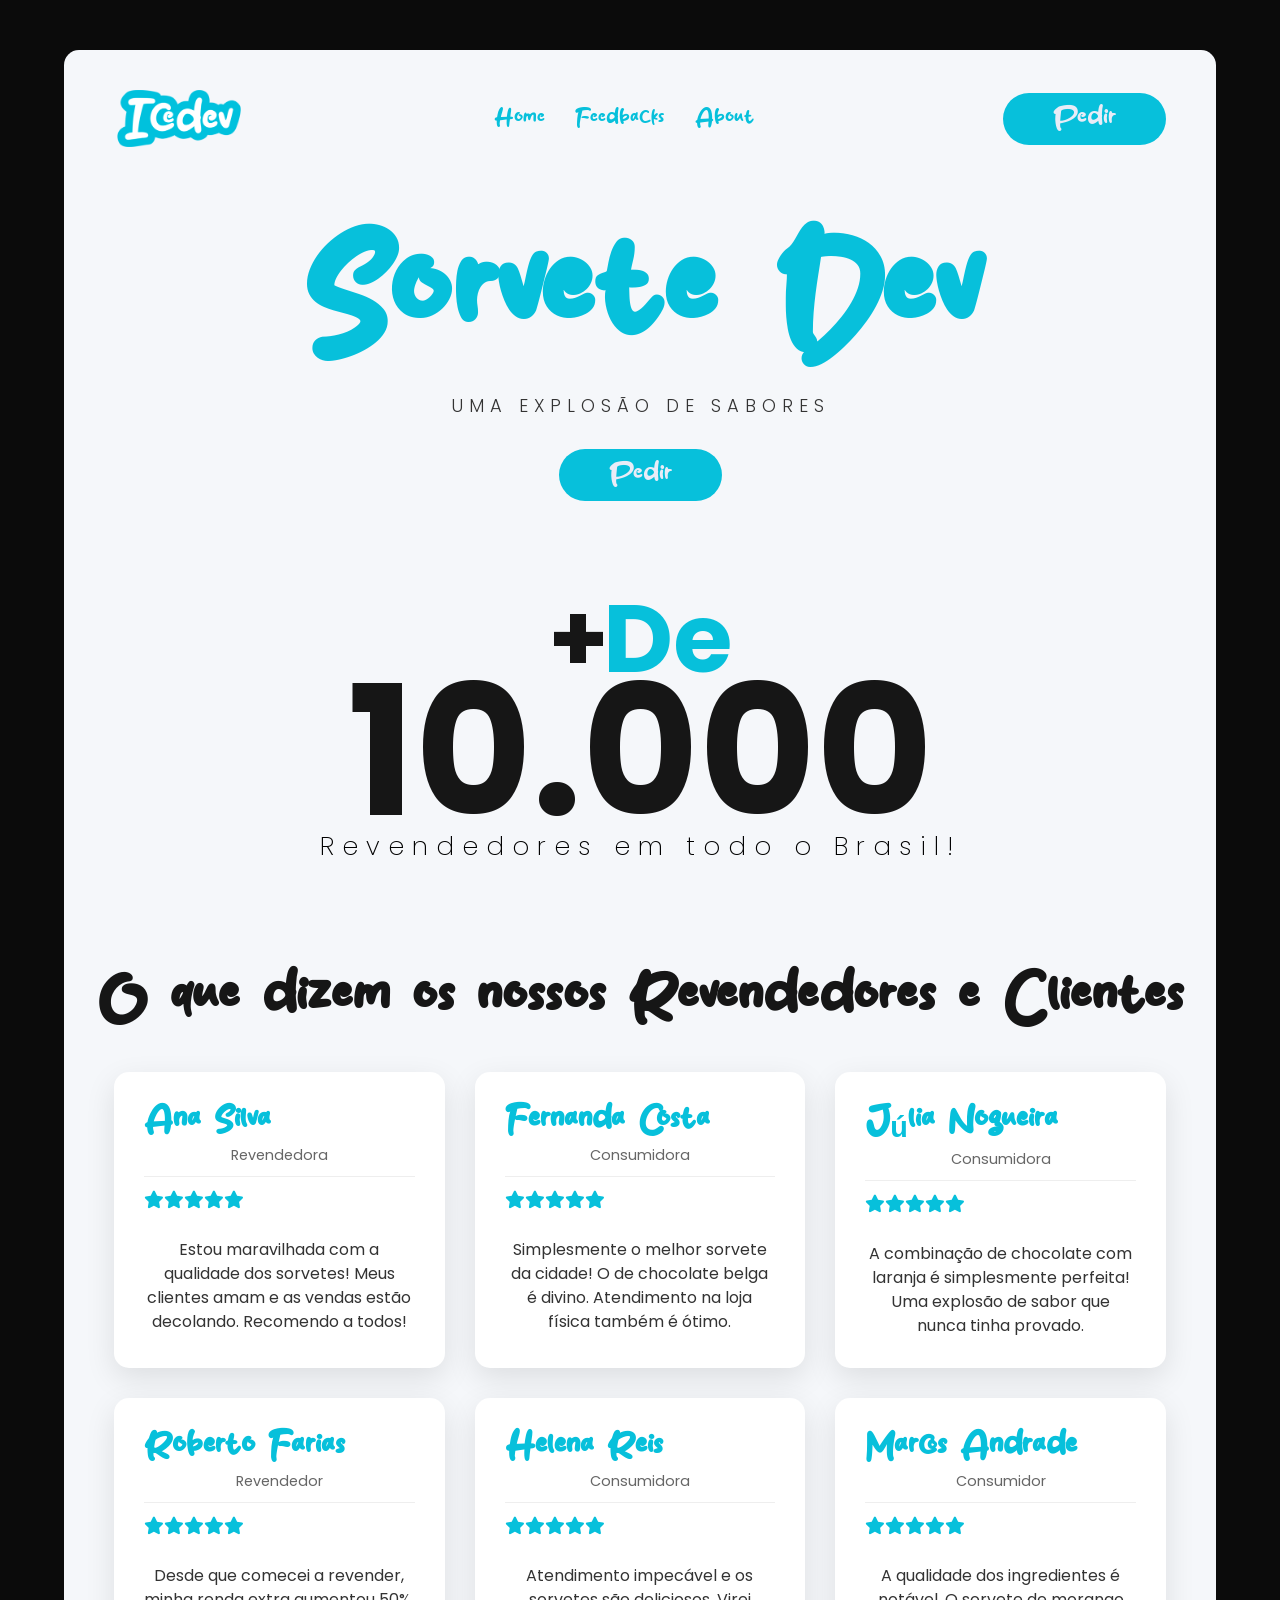
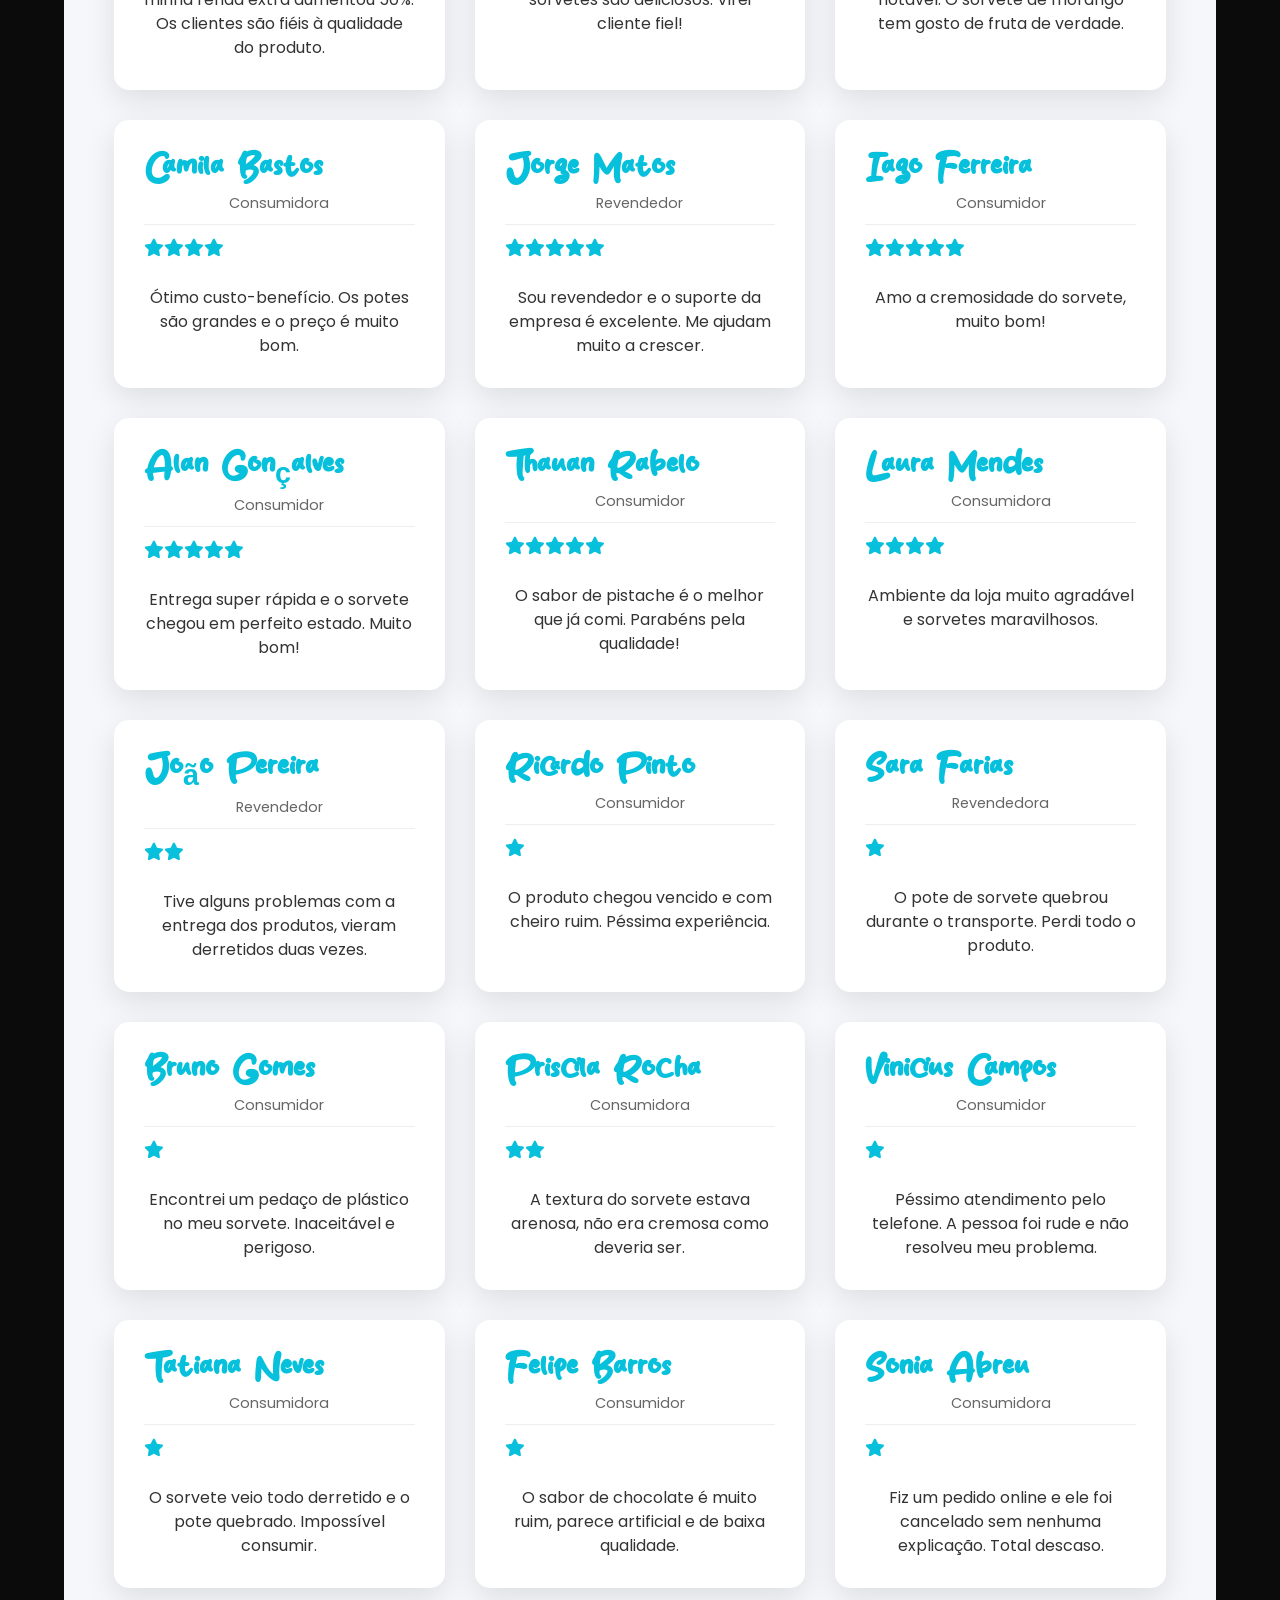
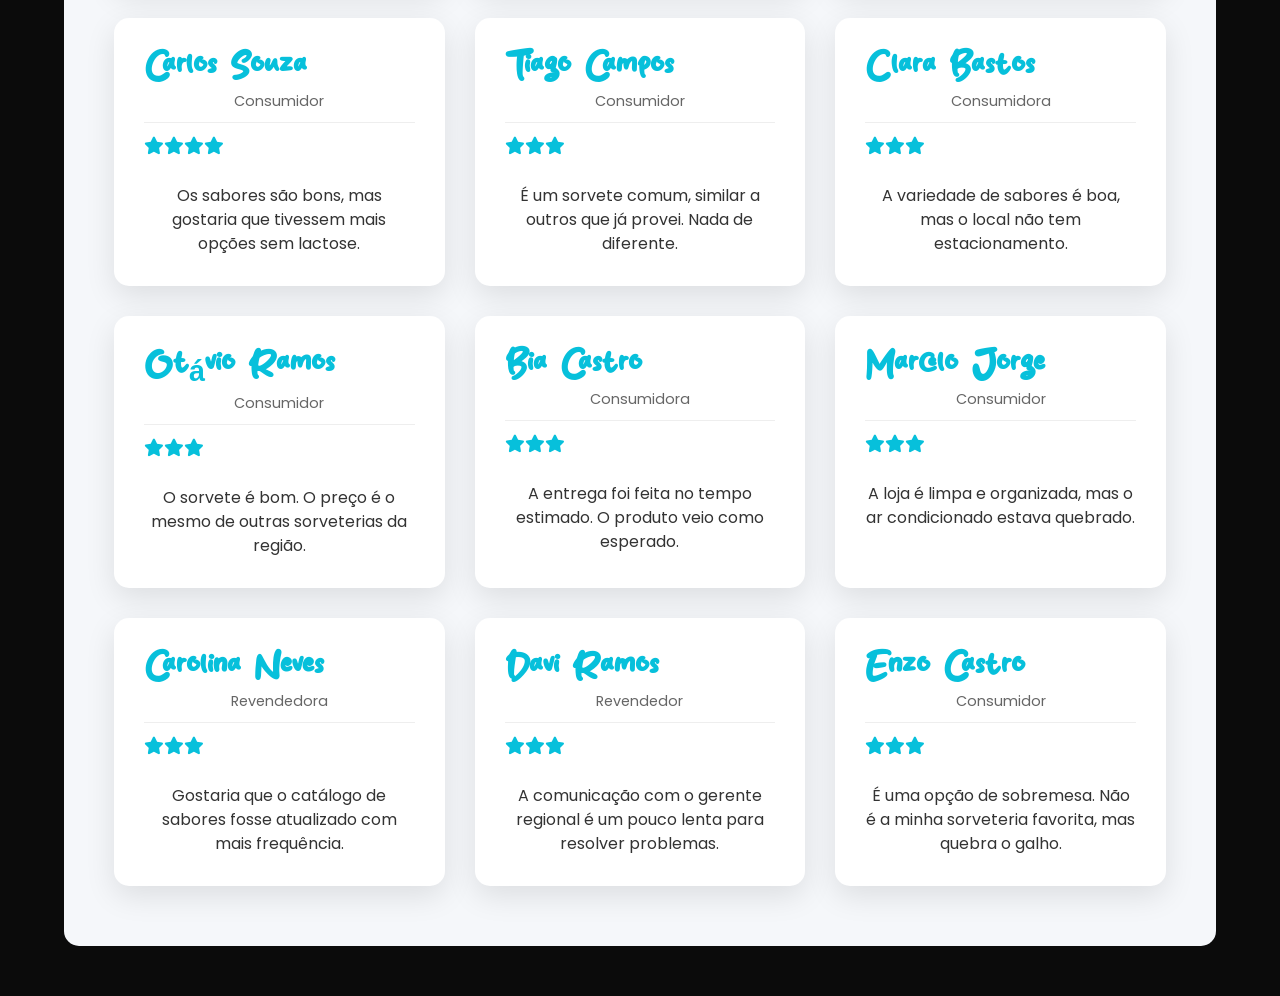
==== commit a28ffbf5: "arrumando index" ====
--- a/frontend/index.html
+++ b/frontend/index.html
@@ -100,13 +100,13 @@
                         <p class="comment">Amo a cremosidade do sorvete, muito bom!</p>
                     </div>
                     <div class="padrao-card card-4">
-                        <h2 class="nome-feedback">Alan Martins</h2>
+                        <h2 class="nome-feedback">Alan Gonçalves</h2>
                         <p class="funcao">Consumidor</p>
                         <div class="clissificacao"><i class="fa-solid fa-star"></i><i class="fa-solid fa-star"></i><i class="fa-solid fa-star"></i><i class="fa-solid fa-star"></i><i class="fa-solid fa-star"></i></div>
                         <p class="comment">Entrega super rápida e o sorvete chegou em perfeito estado. Muito bom!</p>
                     </div>
                     <div class="padrao-card card-5">
-                        <h2 class="nome-feedback">Thauan Paiva</h2>
+                        <h2 class="nome-feedback">Thauan Rabelo</h2>
                         <p class="funcao">Consumidor</p>
                         <div class="clissificacao"><i class="fa-solid fa-star"></i><i class="fa-solid fa-star"></i><i class="fa-solid fa-star"></i><i class="fa-solid fa-star"></i><i class="fa-solid fa-star"></i></div>
                         <p class="comment">O sabor de pistache é o melhor que já comi. Parabéns pela qualidade!</p>
@@ -225,10 +225,8 @@
                         <div class="clissificacao"><i class="fa-solid fa-star"></i><i class="fa-solid fa-star"></i><i class="fa-solid fa-star"></i></div>
                         <p class="comment">É uma opção de sobremesa. Não é a minha sorveteria favorita, mas quebra o galho.</p>
                     </div>
-                </div>
-                    
+                </div> 
             </section>
-
             </div>
         </div>
     <script src="js/script.js"></script>
